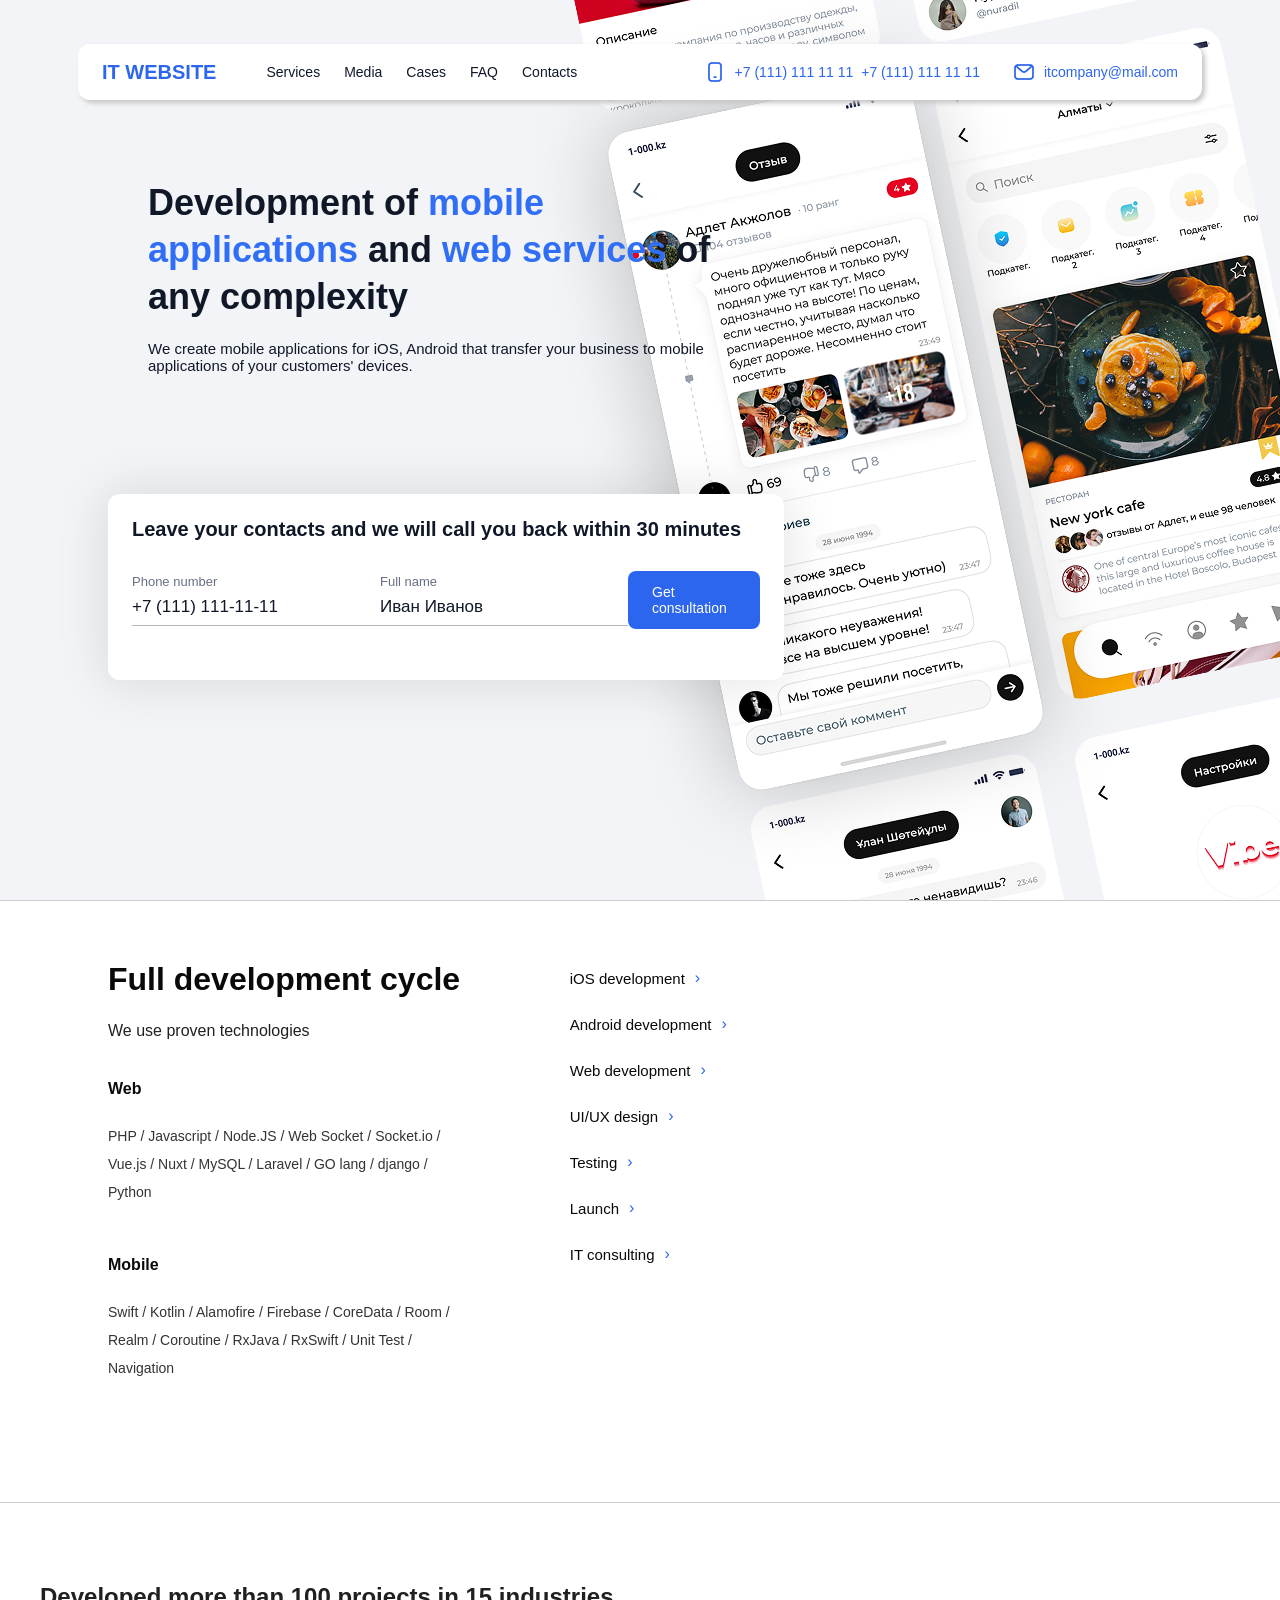
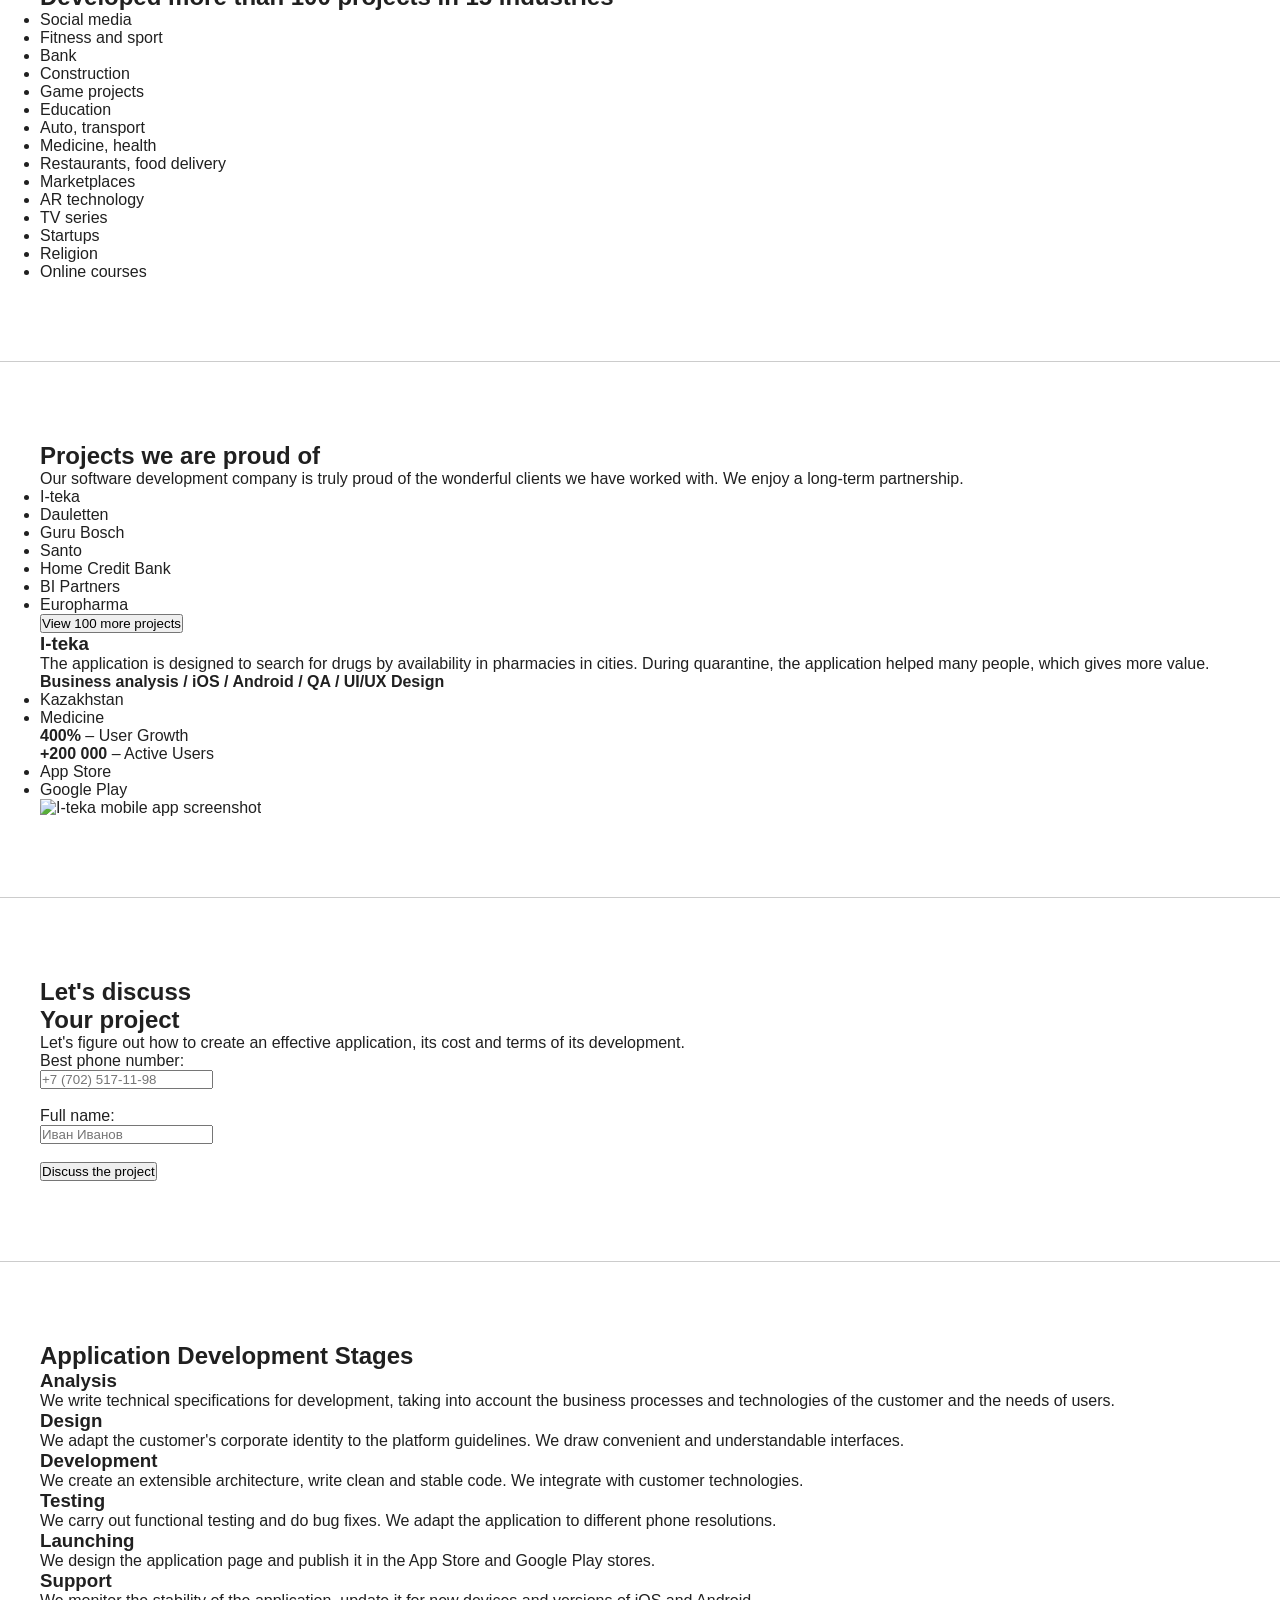
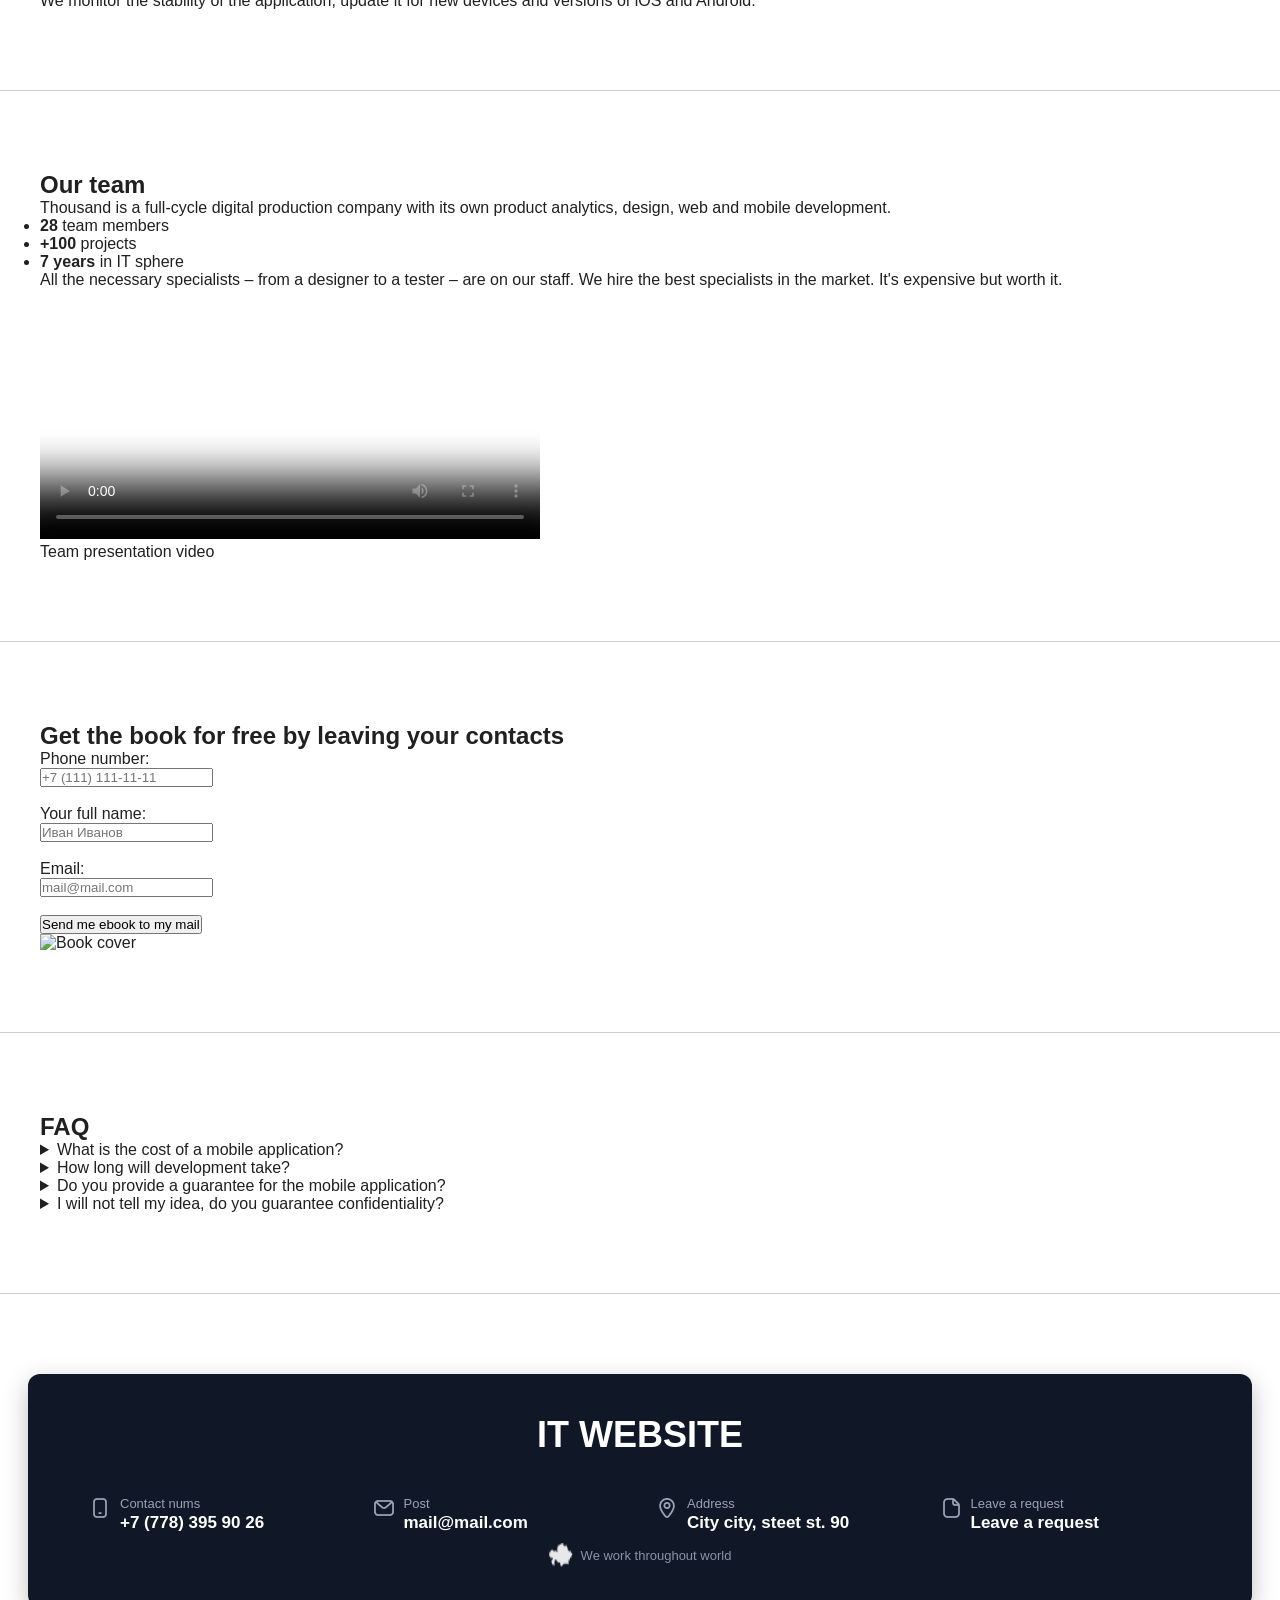
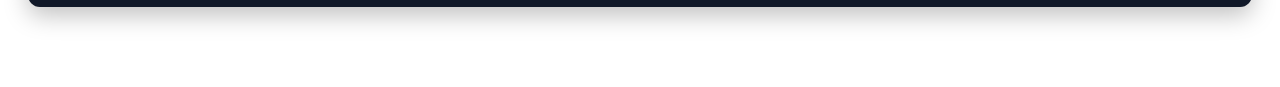
==== practice/index.html @ 917c9d38 "выполнила практику 5" ====
<!DOCTYPE html>
<html lang="ru">

<head>
    <meta charset="UTF-8">
    <meta name="viewport" content="width=device-width, initial-scale=1.0">
    <title>Практика 4</title>
    <link rel="stylesheet" href="style.css">
</head>

<body>
    <header class="site-header">
        <div class="header-card">
            <div class="header-left">
                <div class="mobile-menu_icon">
                    <img src="../src/assets/icons/burger.png" alt="menu">
                </div>

                <h1 class="logo">IT WEBSITE</h1>
                <nav class="main-nav">
                    <ul>
                        <li><a href="#">Services</a></li>
                        <li><a href="#">Media</a></li>
                        <li><a href="#">Cases</a></li>
                        <li><a href="#">FAQ</a></li>
                        <li><a href="#">Contacts</a></li>
                    </ul>
                </nav>
            </div>
            <div class="header-right">
                <div class="contact-block"> <img src="../src/assets/icons/Smartphone Color.png" alt="phone">
                    <p>+7 (111) 111 11 11</p>
                    <p>+7 (111) 111 11 11</p>
                </div>
                <div class="contact-block"> <img src="../src/assets/icons/Letter Color.png" alt="mail"> <a
                        href="mailto:itcompany@mail.com">itcompany@mail.com</a> </div>
            </div>
        </div>
    </header>
    <section class="hero">
        <div class="hero-container">
            <div class="hero-text">
                <h2> Development of <span>mobile applications</span> and <span>web services</span> of any complexity
                </h2>
                <p> We create mobile applications for iOS, Android that transfer your business to mobile applications of
                    your customers' devices. </p>
            </div>
            <div class="hero-form">
                <h3>Leave your contacts and we will call you back within 30 minutes</h3>
                <form> <label> <span>Phone number</span> <input type="tel" name="phone"
                            placeholder="+7 (111) 111-11-11"> </label> <label> <span>Full name</span> <input type="text"
                            name="fullname" placeholder="Иван Иванов"> </label> <button type="submit">Get <br>
                        consultation</button> </form>
            </div>
        </div>
    </section>
    <hr>
    <section class="development-cycle">

        <div class="dev-header">
            <h2>Full development cycle</h2>
            <p>We use proven technologies</p>
        </div>

        <div class="development-cycle-container">

            <div class="development-cycle-container">
                <div class="left-column">
                    <div class="technologies">
                        <h3>Web</h3>
                        <p>PHP / Javascript / Node.JS / Web Socket / Socket.io / Vue.js / Nuxt / MySQL / Laravel / GO
                            lang /
                            django / Python</p>
                        <h3>Mobile</h3>
                        <p>Swift / Kotlin / Alamofire / Firebase / CoreData / Room / Realm / Coroutine / RxJava /
                            RxSwift /
                            Unit Test / Navigation</p>
                    </div>
                </div>
                <div class="directions">
                    <ul>
                        <li>iOS development</li>
                        <li>Android development</li>
                        <li>Web development</li>
                        <li>UI/UX design</li>
                        <li>Testing</li>
                        <li>Launch</li>
                        <li>IT consulting</li>
                    </ul>
                </div>
            </div>
    </section>
    <hr>
    <section class="industries">
        <h2>Developed more than <b>100</b> projects in <b>15</b> industries</h2>
        <div class="industries-list">
            <ul>
                <li>Social media</li>
                <li>Fitness and sport</li>
                <li>Bank</li>
                <li>Construction</li>
                <li>Game projects</li>
                <li>Education</li>
                <li>Auto, transport</li>
                <li>Medicine, health</li>
                <li>Restaurants, food delivery</li>
                <li>Marketplaces</li>
                <li>AR technology</li>
                <li>TV series</li>
                <li>Startups</li>
                <li>Religion</li>
                <li>Online courses</li>
            </ul>
        </div>
    </section>
    <hr>
    <section class="projects">
        <h2>Projects we are proud of</h2>
        <p>Our software development company is truly proud of the wonderful clients we have worked with. We enjoy a
            long-term partnership.</p>
        <div class="projects-list">
            <ul>
                <li>I-teka</li>
                <li>Dauletten</li>
                <li>Guru Bosch</li>
                <li>Santo</li>
                <li>Home Credit Bank</li>
                <li>BI Partners</li>
                <li>Europharma</li>
            </ul> <button>View 100 more projects</button>
        </div>
        <article class="project-item">
            <h3>I-teka</h3>
            <p>The application is designed to search for drugs by availability in pharmacies in cities. During
                quarantine, the application helped many people, which gives more value.</p>
            <p><b>Business analysis / iOS / Android / QA / UI/UX Design</b></p>
            <ul>
                <li>Kazakhstan</li>
                <li>Medicine</li>
            </ul>
            <div class="project-stats">
                <p><b>400%</b> – User Growth</p>
                <p><b>+200 000</b> – Active Users</p>
            </div>
            <div class="app-links">
                <ul>
                    <li>App Store</li>
                    <li>Google Play</li>
                </ul>
            </div> <img src="images/project-iteka.jpg" alt="I-teka mobile app screenshot" width="400">
        </article>
    </section>
    <hr>
    <section class="discuss-project">
        <div class="discuss-info">
            <h2>Let's discuss<br>Your project</h2>
            <p>Let's figure out how to create an effective application, its cost and terms of its development.</p>
        </div>
        <div class="discuss-form">
            <form> <label> Best phone number:<br> <input type="tel" name="phone" placeholder="+7 (702) 517-11-98">
                </label> <br><br> <label> Full name:<br> <input type="text" name="fullname" placeholder="Иван Иванов">
                </label> <br><br> <button type="submit">Discuss the project</button> </form>
        </div>
    </section>
    <hr>
    <section class="development-stages">
        <h2>Application Development Stages</h2>
        <div class="stages-list">
            <article class="stage">
                <h3>Analysis</h3>
                <p>We write technical specifications for development, taking into account the business processes and
                    technologies of the customer and the needs of users.</p>
            </article>
            <article class="stage">
                <h3>Design</h3>
                <p>We adapt the customer's corporate identity to the platform guidelines. We draw convenient and
                    understandable interfaces.</p>
            </article>
            <article class="stage">
                <h3>Development</h3>
                <p>We create an extensible architecture, write clean and stable code. We integrate with customer
                    technologies.</p>
            </article>
            <article class="stage">
                <h3>Testing</h3>
                <p>We carry out functional testing and do bug fixes. We adapt the application to different phone
                    resolutions.</p>
            </article>
            <article class="stage">
                <h3>Launching</h3>
                <p>We design the application page and publish it in the App Store and Google Play stores.</p>
            </article>
            <article class="stage">
                <h3>Support</h3>
                <p>We monitor the stability of the application, update it for new devices and versions of iOS and
                    Android.</p>
            </article>
        </div>
    </section>
    <hr>
    <section class="team">
        <div class="team-info">
            <h2>Our team</h2>
            <p>Thousand is a full-cycle digital production company with its own product analytics, design, web and
                mobile development.</p>
            <ul class="team-stats">
                <li> <strong>28</strong> <span>team members</span> </li>
                <li> <strong>+100</strong> <span>projects</span> </li>
                <li> <strong>7 years</strong> <span>in IT sphere</span> </li>
            </ul>
            <p>All the necessary specialists – from a designer to a tester – are on our staff. We hire the best
                specialists in the market. It's expensive but worth it.</p>
        </div>
        <div class="team-media">
            <figure> <video controls poster="images/team-poster.jpg" width="500">
                    <source src="videos/team-presentation.mp4" type="video/mp4"> Your browser does not support the video
                    tag.
                </video>
                <figcaption>Team presentation video</figcaption>
            </figure>
        </div>
    </section>
    <hr>
    <section class="get-book">
        <h2>Get the book for free by leaving your contacts</h2>
        <div class="book-content">
            <div class="book-form">
                <form> <label> Phone number:<br> <input type="tel" name="phone" placeholder="+7 (111) 111-11-11">
                    </label> <br><br> <label> Your full name:<br> <input type="text" name="fullname"
                            placeholder="Иван Иванов"> </label> <br><br> <label> Email:<br> <input type="email"
                            name="email" placeholder="mail@mail.com"> </label> <br><br> <button type="submit">Send me
                        ebook to my mail</button> </form>
            </div>
            <div class="book-image"> <img src="images/book.jpg" alt="Book cover" width="250"> </div>
        </div>
    </section>
    <hr>
    <section class="faq">
        <h2>FAQ</h2>
        <div class="faq-content">
            <details>
                <summary>What is the cost of a mobile application?</summary>
                <p>-</p>
            </details>
            <details>
                <summary>How long will development take?</summary>
                <p>Development terms directly depend on the requirements for the mobile application, the characteristics
                    of the company, as well as the wishes of the customer. Average development time from start to
                    finished application:<br> Medium projects – up to <b>3 months</b>.<br> Large projects – about <b>4–6
                        months</b>.<br> To get a more accurate estimate, it is necessary to define the main task, logic,
                    and functionality. </p>
            </details>
            <details>
                <summary>Do you provide a guarantee for the mobile application?</summary>
                <p>-</p>
            </details>
            <details>
                <summary>I will not tell my idea, do you guarantee confidentiality?</summary>
                <p>-</p>
            </details>
        </div>
    </section>
    <hr>
    <footer class="site-footer">
        <div class="footer-card">
            <h2>IT WEBSITE</h2>
            <div class="footer-row">
                <div class="footer-col"> <img src="../src/assets/icons/smartphone.png" alt="phone">
                    <div class="footer-text-block">
                        <p class="footer-label">Contact nums</p>
                        <p class="footer-text">+7 (778) 395 90 26</p>
                    </div>
                </div>
                <div class="footer-col"> <img src="../src/assets/icons/letter.png" alt="mail">
                    <div class="footer-text-block">
                        <p class="footer-label">Post</p>
                        <p class="footer-text">mail@mail.com</p>
                    </div>
                </div>
                <div class="footer-col"> <img src="../src/assets/icons/geo.png" alt="address">
                    <div class="footer-text-block">
                        <p class="footer-label">Address</p>
                        <p class="footer-text">City city, steet st. 90</p>
                    </div>
                </div>
                <div class="footer-col"> <img src="../src/assets/icons/doc.png" alt="request">
                    <div class="footer-text-block">
                        <p class="footer-label">Leave a request</p>
                        <p class="footer-text">Leave a request</p>
                    </div>
                </div>
            </div>
            <div class="footer-bottom"> <img src="../src/assets/icons/cloud.png" alt="cloud">
                <p>We work throughout world</p>
            </div>
        </div>
    </footer>
</body>

</html>
---- practice/style.css ----
* {
  margin: 0;
  padding: 0;
  box-sizing: border-box;
}

body {
  font-family: 'Inter', Arial, sans-serif;
  color: #202020;
  display: flex;
  flex-direction: column;
  min-height: 100vh;
  background-color: #fff;
  font-weight: 400;
}

/* ШАПКА */
.mobile-menu_icon {
  display: none;
  cursor: pointer;
}

.mobile-menu_icon img {
  width: 24px;
  height: 24px;
}

.site-header {
  background-color: transparent;
  display: flex;
  justify-content: center;
  padding: 20px 0;
  position: fixed;
  top: 24px;
  left: 0;
  right: 0;
  z-index: 1000;
}

.header-card {
  display: flex;
  padding: 16px 24px;
  height: 56px;
  width: 1124px;
  max-width: 90%;
  border-radius: 12px;
  background-color: #FFFFFF;
  box-shadow: 3px 3px 5px rgb(199, 197, 197);
  align-items: center;
  justify-content: space-between;
  font-weight: 500;
}

.logo {
  color: #2D66EE;
  font-size: 20px;
  font-weight: 700;
}

/* левая часть: логотип + меню */
.header-left {
  display: flex;
  align-items: center;
  gap: 50px;
}

/* навигация */
.main-nav ul {
  list-style: none;
  display: flex;
  gap: 24px;
  margin: 0;
  padding: 0;
}

.main-nav li {
  font-size: 14px;
  color: #101828;
  cursor: pointer;
  transition: color 0.2s ease;
}

.main-nav li:hover {
  color: #2D66EE;
}

.main-nav a {
  text-decoration: none;
  color: #101828;
  font-size: 14px;
  font-weight: 500;
  transition: color 0.2s ease;
}

.main-nav a:hover {
  color: #2D66EE;
}

/* правая часть: телефоны и почта */
.header-right {
  display: flex;
  gap: 32px;
  align-items: center;
}

.contact-block {
  display: flex;
  gap: 8px;
  align-items: center;
}

.contact-block img {
  width: 24px;
  height: 24px;
}

.contact-block p,
.contact-block a {
  font-size: 14px;
  color: #2D66EE;
  font-weight: 500;
  text-decoration: none;
  margin: 0;
}

.contact-block a:hover {
  text-decoration: underline;
}

/* ПЕРВЫЙ ЭКРАН (HERO SECTION) */
.hero {
  height: 900px;
  color: #101828;
  background-color: #F2F4F7;
  background-image: url('../src/assets/img/hero-bg.png');
  background-size: 60% auto;
  background-repeat: no-repeat;
  background-position: right center;
  position: relative;
  overflow: visible;
  padding-top: 80px;
}

@media (max-width: 1440px) {
  .hero {
    background-size: auto auto;
  }
}

/* текстовый блок */
.hero-text {
  position: absolute;
  top: 180px;
  margin-left: 108px;
  width: 600px;
}

.hero-text h2 {
  font-size: 36px;
  font-weight: 700;
  line-height: 1.3;
  margin-bottom: 20px;
}

.hero-text span {
  color: #306FF5;
}

.hero-text p {
  font-size: 15px;
  font-weight: 500;
  color: #101828;
}

/* форма консультации */
.hero-form {
  width: 676px;
  height: 186px;
  position: absolute;
  top: 494px;
  left: 108px;
  border-radius: 12px;
  background-color: #FFFFFF;
  padding: 24px;
  box-shadow: 0 0 50px 5px rgba(0, 0, 0, 0.1);
}

.hero-form h3 {
  font-size: 20px;
  margin-top: 0;
  font-weight: 700;
  color: #101828;
  margin-bottom: 30px;
}

/* форма и её элементы */
.hero-form form {
  display: flex;
  align-items: center;
  justify-content: space-between;
}

.hero-form label {
  display: flex;
  flex-direction: column;
  font-size: 13px;
  font-weight: 500;
  color: #667085;
  flex: 1;
}

.hero-form input {
  border: none;
  border-bottom: 1px solid rgb(183, 182, 182);
  padding: 8px 0;
  font-size: 17px;
  font-weight: 400;
  outline: none;
}

.hero-form input::placeholder {
  color: #101828;
}

.hero-form button {
  width: 132px;
  height: 58px;
  border-radius: 8px;
  border: none;
  background-color: #2D66EE;
  color: #FFFFFF;
  font-size: 14px;
  font-weight: 500;
  text-align: left;
  padding-left: 24px;
  cursor: pointer;
  flex-shrink: 0;
  transition: background-color 0.2s;
}

.hero-form button:hover {
  background-color: #1f4fb5;
}

.dev-header {
  max-width: 1124px;
  margin: 0 auto;
  margin-bottom: 40px;
  padding: 0;
}

.dev-header p {
  margin-bottom: 0;
}

/* ВТОРОЙ ЭКРАН */
.development-cycle {
  background-color: #fff;
  padding: 60px 108px 120px 108px;
  max-width: 100%;
  margin: 0;
}

.development-cycle-container {
  max-width: 1124px;
  margin: 0 auto;
  display: grid;
  grid-template-columns: 2fr 1fr;
  gap: 100px;
  align-items: flex-start;
}

/* Левая колонка */
.left-column {
  display: flex;
  flex-direction: column;
}

.development-cycle h2 {
  font-size: 32px;
  font-weight: 700;
  color: #0a0a0a;
  margin-bottom: 24px;
}

.development-cycle>p {
  font-size: 15px;
  color: #0a0a0a;
  margin-bottom: 60px;
  font-weight: 400;
}

/* Технологии */
.technologies {
  margin-bottom: 0;
}

.technologies h3 {
  font-size: 16px;
  font-weight: 700;
  margin-bottom: 24px;
  color: #0a0a0a;
  margin-top: 50px;
}

.technologies h3:first-child {
  margin-top: 0;
}

.technologies p {
  font-size: 14px;
  color: #333;
  line-height: 2;
  margin-top: 10px;
  margin-bottom: 0;
}


/* Правая колонка - направления */
.directions {
  margin-left: 0;
  padding-top: 0;
  margin-top: -111px;
}

.directions ul {
  list-style: none;
  padding: 0;
  display: flex;
  flex-direction: column;
  gap: 28px;
}

.directions li {
  font-size: 15px;
  color: #0a0a0a;
  font-weight: 500;
  position: relative;
  display: flex;
  align-items: center;
  gap: 6px;
  cursor: pointer;
  transition: all 0.2s ease;
  width: fit-content;
}

/* Синие стрелочки */
.directions li::after {
  content: "›";
  color: #2D66EE;
  font-size: 16px;
  margin-left: 4px;
  transition: color 0.2s ease;
}

/* Hover эффект */
.directions li:hover {
  font-weight: 700;
  border-bottom: 2px solid #2D66EE;
  padding-bottom: 2px;
}

.directions li:hover::after {
  color: #2D66EE;
}

/* ПОДВАЛ */
.site-footer {
  background-color: #fff;
  display: flex;
  justify-content: center;
  align-items: center;
  padding: 80px 0;
}

/* карточка подвала */
.footer-card {
  background-color: #101828;
  border-radius: 12px;
  padding: 40px 60px;
  box-shadow: 0 8px 24px rgba(0, 0, 0, 0.25);
  width: 100%;
  max-width: 1224px;
  color: white;
}

/* заголовок */
.footer-card h2 {
  text-align: center;
  font-size: 36px;
  font-weight: 700;
  margin-top: 0;
  margin-bottom: 40px;
}

/* блок с 4 колонками */
.footer-row {
  display: flex;
  justify-content: space-around;
  align-items: flex-start;
  flex-wrap: wrap;
  gap: 30px;
  margin: 10px 0 10px 0;
}

/* каждая колонка */
.footer-col {
  display: flex;
  align-items: flex-start;
  gap: 8px;
  flex: 1;
  min-width: 220px;
}

.footer-col img {
  width: auto;
  height: auto;
}

/* текстовые блоки */
.footer-text-block {
  display: flex;
  flex-direction: column;
  align-items: flex-start;
}

.footer-label {
  font-size: 13px;
  color: #98A2B3;
  margin-bottom: 2px;
  font-weight: 500;
}

.footer-text {
  font-size: 17px;
  font-weight: 600;
  color: #FFFFFF;
  margin-top: 0;
}

/* нижняя строка */
.footer-bottom {
  display: flex;
  justify-content: center;
  align-items: center;
  gap: 8px;
  font-size: 13px;
  color: #98A2B3;
  opacity: 0.9;
  font-weight: 400;
}

.footer-bottom img {
  width: 24px;
  height: 24px;
}

section {
  padding: 80px 40px;
}

hr {
  border: none;
  border-top: 1px solid #ccc;
}

/* ========================================
   АДАПТИВ ДЛЯ 768px
   ======================================== */
@media (max-width: 768px) {
  .site-header {
    top: 12px;
  }

  .header-card {
    padding: 12px 20px;
    height: auto;
    max-width: 95%;
    justify-content: space-between;
  }

  .mobile-menu_icon {
    display: block;
  }

  .mobile-menu_icon img {
    width: 24px;
    height: 24px;
  }

  .header-left {
    gap: 12px;
    flex: none;
    display: contents;
    align-items: center;
  }

  .main-nav {
    display: none;
  }

  .logo {
    position: static;
    left: auto;
    transform: none;
    font-size: 18px;
    margin: 0 auto;
  }

  .header-right {
    gap: 0;
    flex: none;
  }

  .header-right .contact-block:first-child {
    display: none;
  }

  .contact-block {
    margin-right: 0;
  }

  .contact-block a {
    font-size: 12px;
  }

  .contact-block p {
    display: none;
  }

  /* Hero section для 768px */
  .hero {
    height: auto;
    min-height: 600px;
    background-size: 50% auto;
    background-position: right 50px;
    padding: 120px 20px 40px;
  }

  .hero-container {
    max-width: 700px;
    margin: 0 auto;
    position: relative;
  }

  .hero-text {
    position: static;
    margin: 0;
    width: 100%;
    max-width: 350px;
    text-align: left;
    z-index: 2;
  }

  .hero-text h2 {
    font-size: 24px;
  }

  .hero-text p {
    font-size: 14px;
  }

  .hero-form {
    position: static;
    width: 100%;
    max-width: 700px;
    height: auto;
    margin: 190px auto 0;
  }

  .hero-form h3 {
    font-size: 18px;
  }

  .hero-form form {
    flex-wrap: wrap;
    gap: 20px;
  }

  .hero-form label {
    flex: 1 1 45%;
    min-width: 200px;
  }

  .hero-form button {
    width: 100%;
    text-align: center;
    padding: 16px;
  }

  /* Development cycle для 768px */
  .development-cycle {
    padding: 60px 20px;
  }

  .development-cycle h2 {
    font-size: 26px;
  }

  .development-cycle > p {
    font-size: 14px;
    margin-bottom: 40px;
  }

  .technologies h3 {
    font-size: 15px;
    margin-top: 24px;
  }

  .technologies p {
    font-size: 13px;
    line-height: 1.6;
  }

  .directions li {
    font-size: 14px;
  }

  .directions ul {
    gap: 18px;
  }

  .development-cycle-container {
    grid-template-columns: 1fr 1fr;
    gap: 30px;
  }

  /* Footer для 768px */
  .footer-card {
    padding: 30px 20px;
  }

  .footer-card h2 {
    font-size: 28px;
  }

  .footer-row {
    flex-direction: row;
    flex-wrap: wrap;
    gap: 15px;
  }

  .footer-col {
    min-width: calc(50% - 10px);
    flex-direction: row;
    align-items: center;
  }

  .footer-col img {
    width: 20px;
    height: 20px;
  }

  .footer-label {
    font-size: 11px;
  }

  .footer-text {
    font-size: 14px;
  }
}

/* ========================================
   АДАПТИВ ДЛЯ 425px
   ======================================== */
@media (max-width: 425px) {
  .site-header {
    top: 8px;
  }

  .header-card {
    padding: 12px 16px;
    max-width: 95%;
    display: flex;
    justify-content: space-between;
    align-items: center;
  }

  .header-left {
    gap: 12px;
    flex: none;
  }

  .logo {
    font-size: 16px;
    position: static;
    transform: none;
    margin: 0 auto;
  }

  /* Hero section для 425px */
  .hero {
    min-height: auto;
    height: auto;
    background-image: url('../src/assets/img/hero-bg.png');
    background-size: 100%;
    background-position: center 320px;
    padding: 80px 16px 40px;
    display: flex;
    flex-direction: column;
  }

  .hero-container {
    display: flex;
    flex-direction: column;
    max-width: 100%;
  }

  .hero-text {
    width: 100%;
    text-align: left;
    order: 1;
    margin-bottom: 30px;
    position: static;
    margin-left: 0;
    max-width: 100%;
  }

  .hero-text h2 {
    font-size: 22px;
    margin-bottom: 16px;
  }

  .hero-text p {
    font-size: 14px;
  }

  .hero-container::after {
    content: '';
    order: 2;
    width: 100%;
    height: 220px;
    background-image: url('../src/assets/img/hero-bg.png');
    background-size: contain;
    background-repeat: no-repeat;
    background-position: center;
    margin-bottom: 20px;
  }

  .hero-form {
    position: static;
    width: 100%;
    height: auto;
    margin: 0;
    order: 3;
    padding: 20px;
    top: auto;
    left: auto;
  }

  .hero-form h3 {
    font-size: 16px;
    margin-bottom: 20px;
  }

  .hero-form form {
    flex-direction: column;
    gap: 16px;
  }

  .hero-form label {
    width: 100%;
    min-width: 100%;
  }

  .hero-form button {
    width: 100%;
    height: 48px;
  }

  /* Development cycle для 425px */
  .development-cycle {
    padding: 40px 16px;
  }

  .development-cycle h2 {
    font-size: 24px;
  }

  .development-cycle-container {
    gap: 30px;
  }

  .technologies h3 {
    font-size: 15px;
    margin-top: 24px;
  }

  .technologies p {
    font-size: 13px;
  }

  .directions ul {
    gap: 16px;
  }

  .directions li {
    font-size: 14px;
  }

  /* Footer для 425px */
  .footer-card {
    padding: 24px 16px;
  }

  .footer-card h2 {
    font-size: 22px;
    margin-bottom: 30px;
  }

  .footer-label {
    font-size: 12px;
  }

  .footer-text {
    font-size: 15px;
  }

  section {
    padding: 40px 16px;
  }

  .footer-row {
    flex-direction: row;
    flex-wrap: wrap;
    gap: 12px;
  }

  .footer-col {
    min-width: 100%;
    flex-direction: row;
    align-items: center;
  }
}
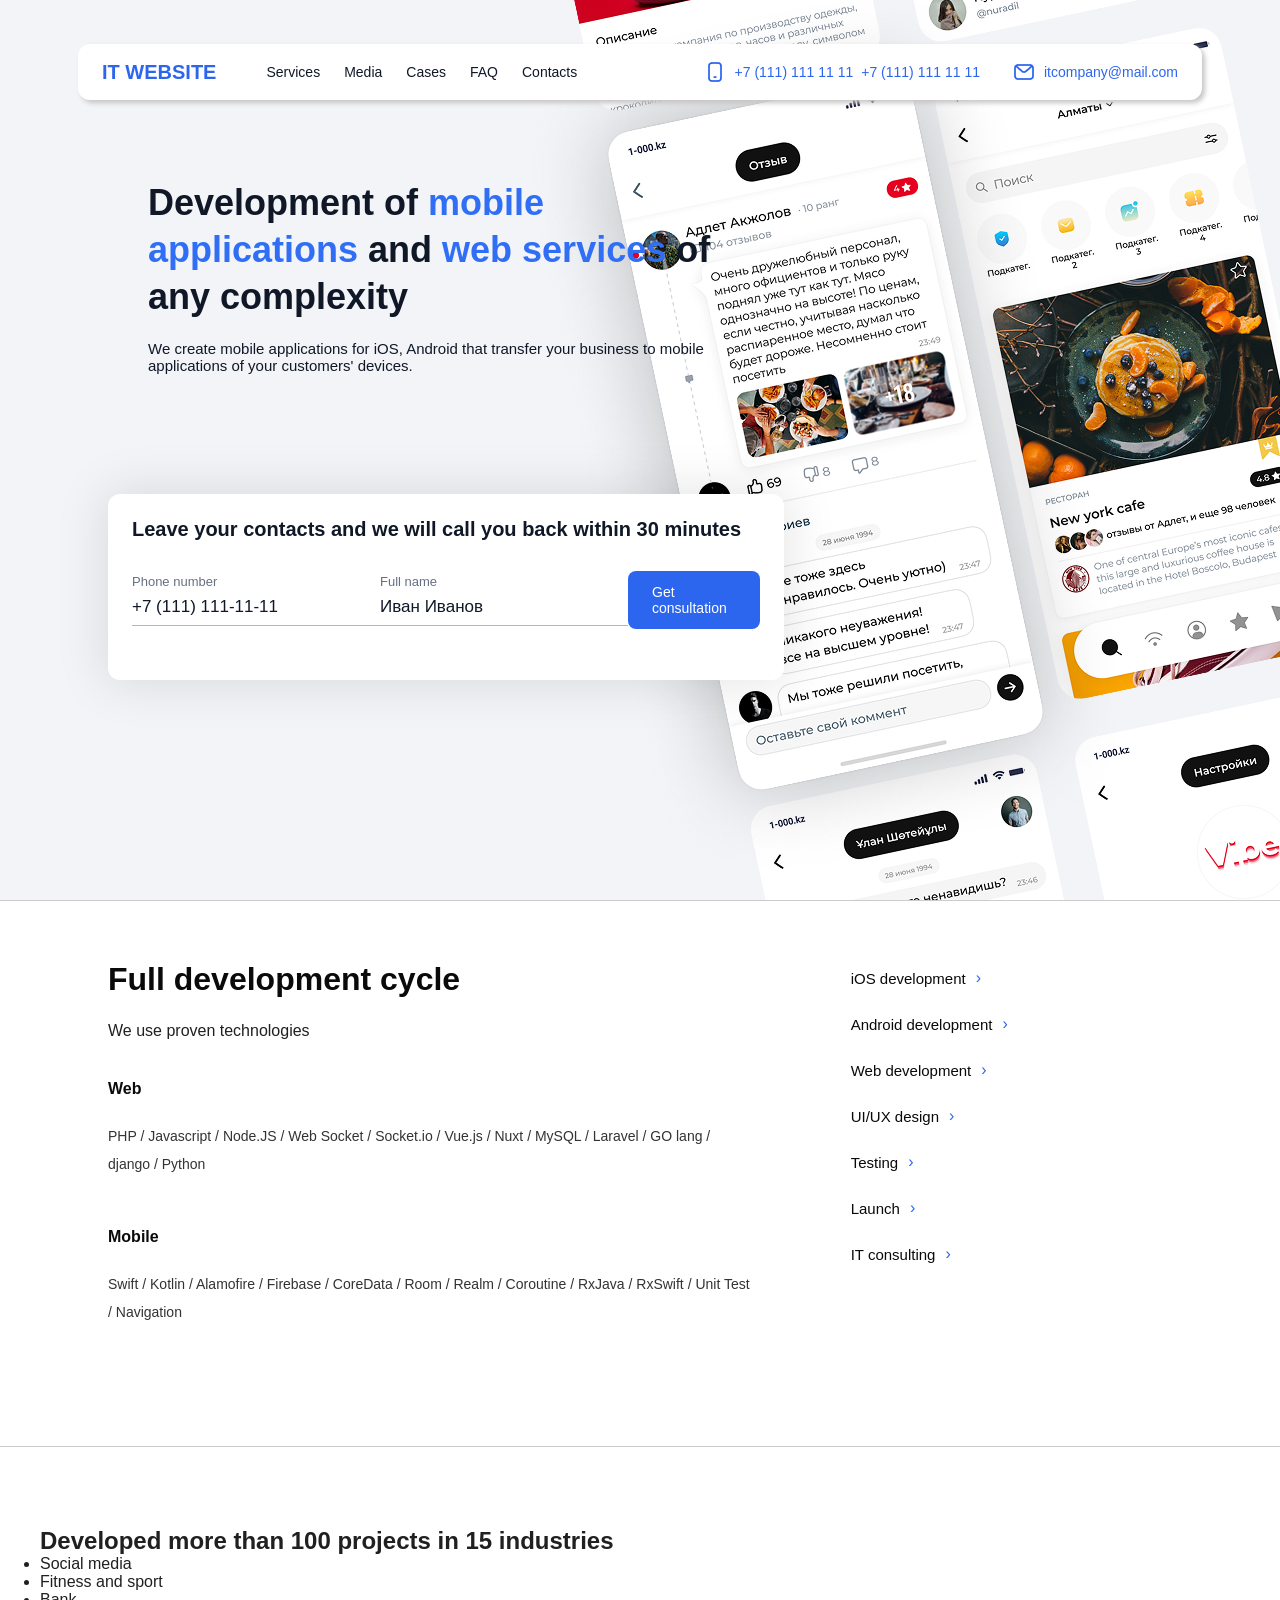
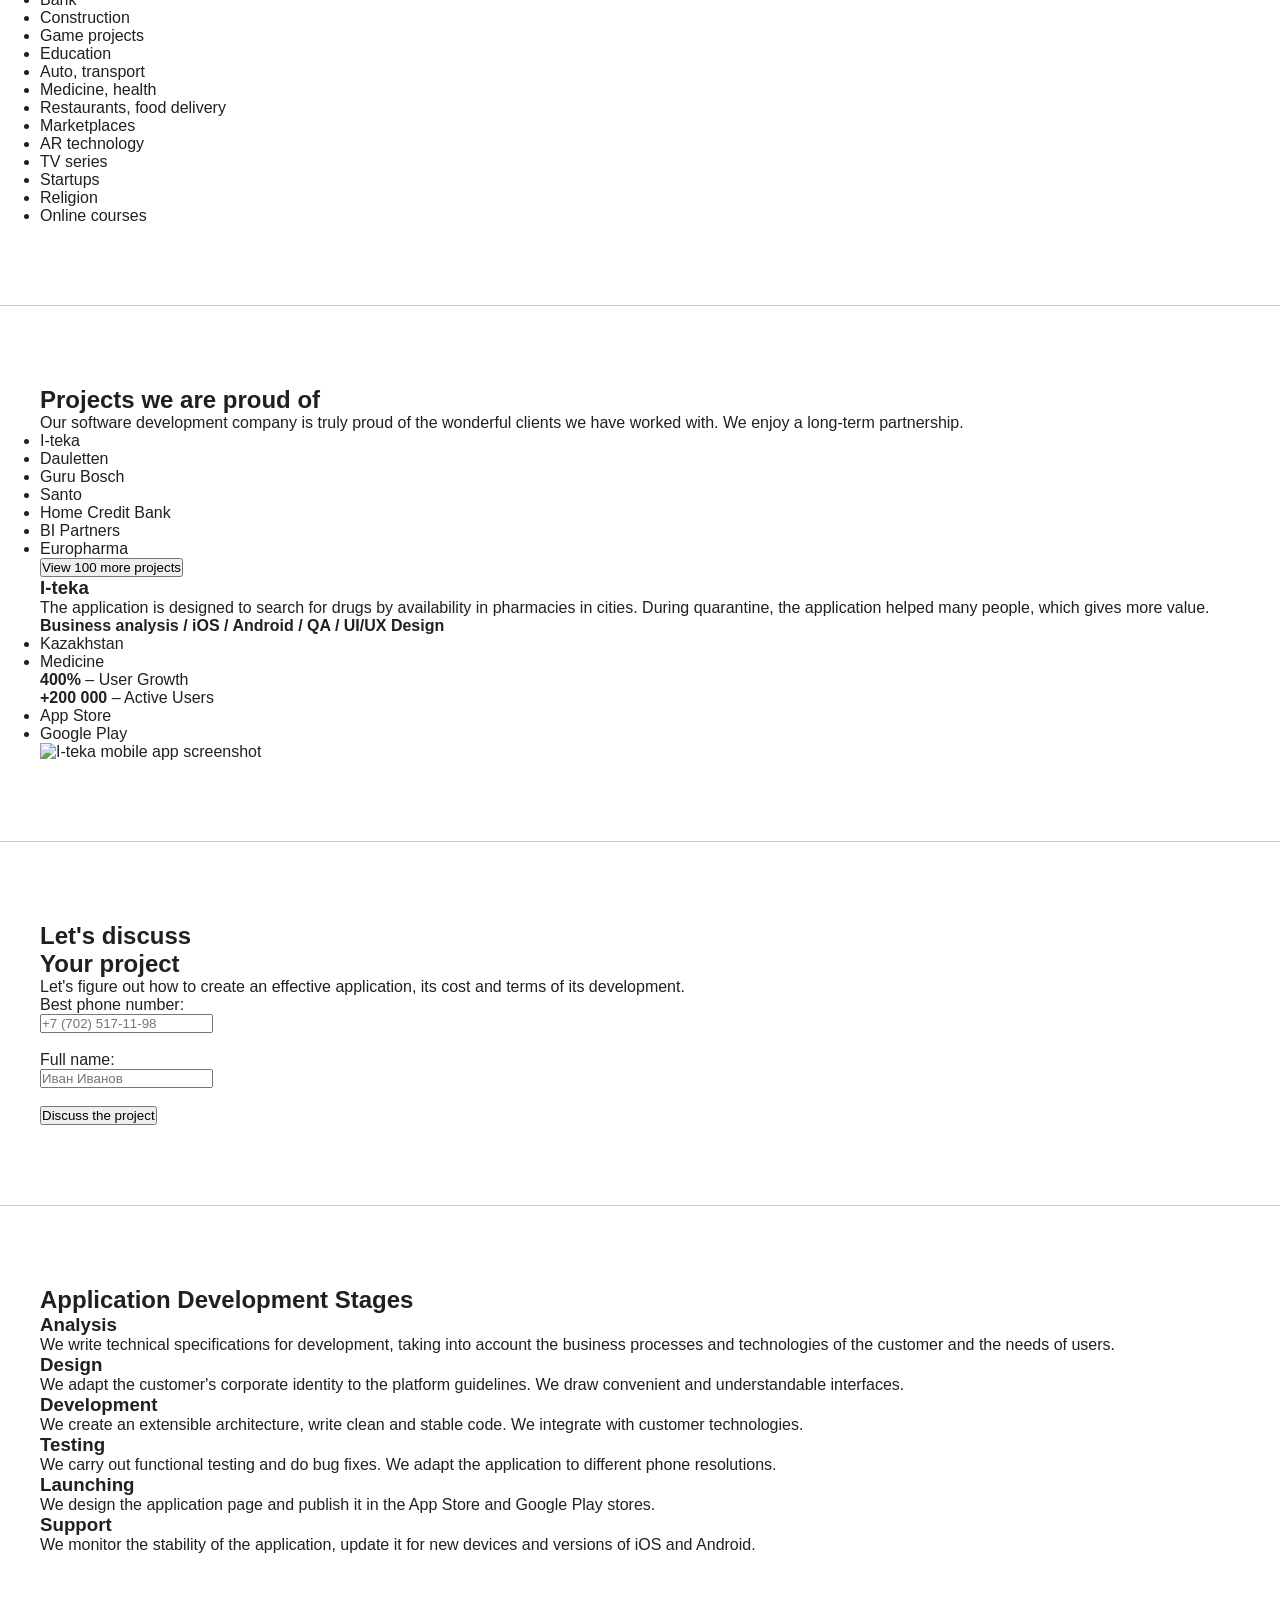
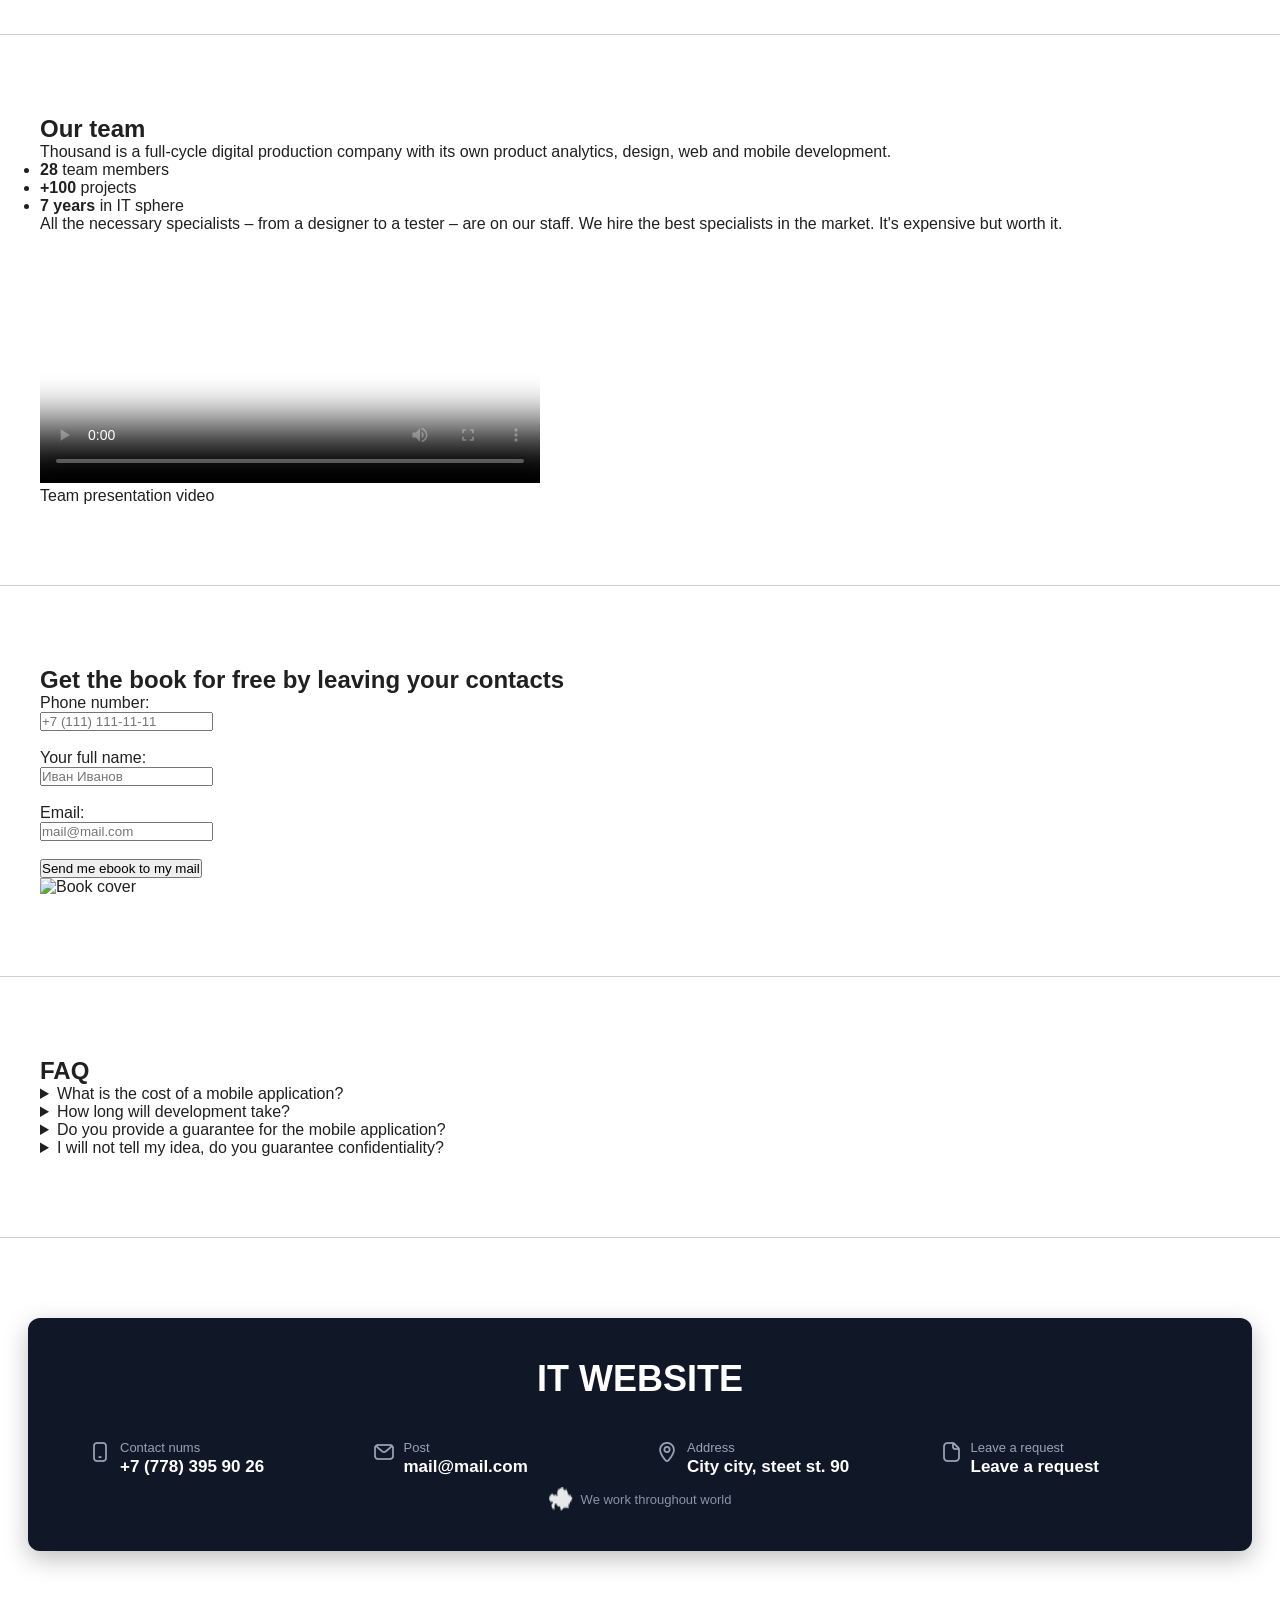
==== commit 720e9fc3: "выполнила практику 5" ====
--- a/practice/index.html
+++ b/practice/index.html
@@ -4,7 +4,7 @@
 <head>
     <meta charset="UTF-8">
     <meta name="viewport" content="width=device-width, initial-scale=1.0">
-    <title>Практика 4</title>
+    <title>Практика</title>
     <link rel="stylesheet" href="style.css">
 </head>
 
@@ -28,69 +28,87 @@
                 </nav>
             </div>
             <div class="header-right">
-                <div class="contact-block"> <img src="../src/assets/icons/Smartphone Color.png" alt="phone">
+                <div class="contact-block">
+                    <img src="../src/assets/icons/Smartphone Color.png" alt="phone">
                     <p>+7 (111) 111 11 11</p>
                     <p>+7 (111) 111 11 11</p>
                 </div>
-                <div class="contact-block"> <img src="../src/assets/icons/Letter Color.png" alt="mail"> <a
-                        href="mailto:itcompany@mail.com">itcompany@mail.com</a> </div>
+                <div class="contact-block">
+                    <img src="../src/assets/icons/Letter Color.png" alt="mail">
+                    <a href="mailto:itcompany@mail.com">itcompany@mail.com</a>
+                </div>
             </div>
         </div>
     </header>
+
     <section class="hero">
         <div class="hero-container">
             <div class="hero-text">
-                <h2> Development of <span>mobile applications</span> and <span>web services</span> of any complexity
+                <h2>
+                    Development of <span>mobile applications</span> and
+                    <span>web services</span> of any complexity
                 </h2>
-                <p> We create mobile applications for iOS, Android that transfer your business to mobile applications of
-                    your customers' devices. </p>
+                <p>
+                    We create mobile applications for iOS, Android that transfer your business to mobile
+                    applications of your customers' devices.
+                </p>
             </div>
             <div class="hero-form">
                 <h3>Leave your contacts and we will call you back within 30 minutes</h3>
-                <form> <label> <span>Phone number</span> <input type="tel" name="phone"
-                            placeholder="+7 (111) 111-11-11"> </label> <label> <span>Full name</span> <input type="text"
-                            name="fullname" placeholder="Иван Иванов"> </label> <button type="submit">Get <br>
-                        consultation</button> </form>
-            </div>
-        </div>
-    </section>
-    <hr>
+                <form>
+                    <label>
+                        <span>Phone number</span>
+                        <input type="tel" name="phone" placeholder="+7 (111) 111-11-11">
+                    </label>
+                    <label>
+                        <span>Full name</span>
+                        <input type="text" name="fullname" placeholder="Иван Иванов">
+                    </label>
+                    <button type="submit">Get <br> consultation</button>
+                </form>
+            </div>
+        </div>
+    </section>
+
+    <hr>
+
     <section class="development-cycle">
-
         <div class="dev-header">
             <h2>Full development cycle</h2>
             <p>We use proven technologies</p>
         </div>
 
         <div class="development-cycle-container">
-
-            <div class="development-cycle-container">
-                <div class="left-column">
-                    <div class="technologies">
-                        <h3>Web</h3>
-                        <p>PHP / Javascript / Node.JS / Web Socket / Socket.io / Vue.js / Nuxt / MySQL / Laravel / GO
-                            lang /
-                            django / Python</p>
-                        <h3>Mobile</h3>
-                        <p>Swift / Kotlin / Alamofire / Firebase / CoreData / Room / Realm / Coroutine / RxJava /
-                            RxSwift /
-                            Unit Test / Navigation</p>
-                    </div>
-                </div>
-                <div class="directions">
-                    <ul>
-                        <li>iOS development</li>
-                        <li>Android development</li>
-                        <li>Web development</li>
-                        <li>UI/UX design</li>
-                        <li>Testing</li>
-                        <li>Launch</li>
-                        <li>IT consulting</li>
-                    </ul>
-                </div>
-            </div>
-    </section>
-    <hr>
+            <div class="left-column">
+                <div class="technologies">
+                    <h3>Web</h3>
+                    <p>
+                        PHP / Javascript / Node.JS / Web Socket / Socket.io / Vue.js / Nuxt / MySQL /
+                        Laravel / GO lang / django / Python
+                    </p>
+                    <h3>Mobile</h3>
+                    <p>
+                        Swift / Kotlin / Alamofire / Firebase / CoreData / Room / Realm / Coroutine /
+                        RxJava / RxSwift / Unit Test / Navigation
+                    </p>
+                </div>
+            </div>
+            <div class="directions">
+                <ul>
+                    <li>iOS development</li>
+                    <li>Android development</li>
+                    <li>Web development</li>
+                    <li>UI/UX design</li>
+                    <li>Testing</li>
+                    <li>Launch</li>
+                    <li>IT consulting</li>
+                </ul>
+            </div>
+        </div>
+    </section>
+
+    <hr>
+
     <section class="industries">
         <h2>Developed more than <b>100</b> projects in <b>15</b> industries</h2>
         <div class="industries-list">
@@ -113,11 +131,15 @@
             </ul>
         </div>
     </section>
-    <hr>
+
+    <hr>
+
     <section class="projects">
         <h2>Projects we are proud of</h2>
-        <p>Our software development company is truly proud of the wonderful clients we have worked with. We enjoy a
-            long-term partnership.</p>
+        <p>
+            Our software development company is truly proud of the wonderful clients we have worked with.
+            We enjoy a long-term partnership.
+        </p>
         <div class="projects-list">
             <ul>
                 <li>I-teka</li>
@@ -127,12 +149,15 @@
                 <li>Home Credit Bank</li>
                 <li>BI Partners</li>
                 <li>Europharma</li>
-            </ul> <button>View 100 more projects</button>
+            </ul>
+            <button>View 100 more projects</button>
         </div>
         <article class="project-item">
             <h3>I-teka</h3>
-            <p>The application is designed to search for drugs by availability in pharmacies in cities. During
-                quarantine, the application helped many people, which gives more value.</p>
+            <p>
+                The application is designed to search for drugs by availability in pharmacies in cities.
+                During quarantine, the application helped many people, which gives more value.
+            </p>
             <p><b>Business analysis / iOS / Android / QA / UI/UX Design</b></p>
             <ul>
                 <li>Kazakhstan</li>
@@ -147,94 +172,147 @@
                     <li>App Store</li>
                     <li>Google Play</li>
                 </ul>
-            </div> <img src="images/project-iteka.jpg" alt="I-teka mobile app screenshot" width="400">
+            </div>
+            <img src="images/project-iteka.jpg" alt="I-teka mobile app screenshot" width="400">
         </article>
     </section>
-    <hr>
+
+    <hr>
+
     <section class="discuss-project">
         <div class="discuss-info">
             <h2>Let's discuss<br>Your project</h2>
             <p>Let's figure out how to create an effective application, its cost and terms of its development.</p>
         </div>
         <div class="discuss-form">
-            <form> <label> Best phone number:<br> <input type="tel" name="phone" placeholder="+7 (702) 517-11-98">
-                </label> <br><br> <label> Full name:<br> <input type="text" name="fullname" placeholder="Иван Иванов">
-                </label> <br><br> <button type="submit">Discuss the project</button> </form>
-        </div>
-    </section>
-    <hr>
+            <form>
+                <label>
+                    Best phone number:<br>
+                    <input type="tel" name="phone" placeholder="+7 (702) 517-11-98">
+                </label>
+                <br><br>
+                <label>
+                    Full name:<br>
+                    <input type="text" name="fullname" placeholder="Иван Иванов">
+                </label>
+                <br><br>
+                <button type="submit">Discuss the project</button>
+            </form>
+        </div>
+    </section>
+
+    <hr>
+
     <section class="development-stages">
         <h2>Application Development Stages</h2>
         <div class="stages-list">
             <article class="stage">
                 <h3>Analysis</h3>
-                <p>We write technical specifications for development, taking into account the business processes and
-                    technologies of the customer and the needs of users.</p>
+                <p>
+                    We write technical specifications for development, taking into account the business
+                    processes and technologies of the customer and the needs of users.
+                </p>
             </article>
             <article class="stage">
                 <h3>Design</h3>
-                <p>We adapt the customer's corporate identity to the platform guidelines. We draw convenient and
-                    understandable interfaces.</p>
+                <p>
+                    We adapt the customer's corporate identity to the platform guidelines.
+                    We draw convenient and understandable interfaces.
+                </p>
             </article>
             <article class="stage">
                 <h3>Development</h3>
-                <p>We create an extensible architecture, write clean and stable code. We integrate with customer
-                    technologies.</p>
+                <p>
+                    We create an extensible architecture, write clean and stable code.
+                    We integrate with customer technologies.
+                </p>
             </article>
             <article class="stage">
                 <h3>Testing</h3>
-                <p>We carry out functional testing and do bug fixes. We adapt the application to different phone
-                    resolutions.</p>
+                <p>
+                    We carry out functional testing and do bug fixes.
+                    We adapt the application to different phone resolutions.
+                </p>
             </article>
             <article class="stage">
                 <h3>Launching</h3>
-                <p>We design the application page and publish it in the App Store and Google Play stores.</p>
+                <p>
+                    We design the application page and publish it in the App Store and Google Play stores.
+                </p>
             </article>
             <article class="stage">
                 <h3>Support</h3>
-                <p>We monitor the stability of the application, update it for new devices and versions of iOS and
-                    Android.</p>
-            </article>
-        </div>
-    </section>
-    <hr>
+                <p>
+                    We monitor the stability of the application, update it for new devices
+                    and versions of iOS and Android.
+                </p>
+            </article>
+        </div>
+    </section>
+
+    <hr>
+
     <section class="team">
         <div class="team-info">
             <h2>Our team</h2>
-            <p>Thousand is a full-cycle digital production company with its own product analytics, design, web and
-                mobile development.</p>
+            <p>
+                Thousand is a full-cycle digital production company with its own product analytics,
+                design, web and mobile development.
+            </p>
             <ul class="team-stats">
-                <li> <strong>28</strong> <span>team members</span> </li>
-                <li> <strong>+100</strong> <span>projects</span> </li>
-                <li> <strong>7 years</strong> <span>in IT sphere</span> </li>
+                <li><strong>28</strong> <span>team members</span></li>
+                <li><strong>+100</strong> <span>projects</span></li>
+                <li><strong>7 years</strong> <span>in IT sphere</span></li>
             </ul>
-            <p>All the necessary specialists – from a designer to a tester – are on our staff. We hire the best
-                specialists in the market. It's expensive but worth it.</p>
+            <p>
+                All the necessary specialists – from a designer to a tester – are on our staff.
+                We hire the best specialists in the market. It's expensive but worth it.
+            </p>
         </div>
         <div class="team-media">
-            <figure> <video controls poster="images/team-poster.jpg" width="500">
-                    <source src="videos/team-presentation.mp4" type="video/mp4"> Your browser does not support the video
-                    tag.
+            <figure>
+                <video controls poster="images/team-poster.jpg" width="500">
+                    <source src="videos/team-presentation.mp4" type="video/mp4">
+                    Your browser does not support the video tag.
                 </video>
                 <figcaption>Team presentation video</figcaption>
             </figure>
         </div>
     </section>
-    <hr>
+
+    <hr>
+
     <section class="get-book">
         <h2>Get the book for free by leaving your contacts</h2>
         <div class="book-content">
             <div class="book-form">
-                <form> <label> Phone number:<br> <input type="tel" name="phone" placeholder="+7 (111) 111-11-11">
-                    </label> <br><br> <label> Your full name:<br> <input type="text" name="fullname"
-                            placeholder="Иван Иванов"> </label> <br><br> <label> Email:<br> <input type="email"
-                            name="email" placeholder="mail@mail.com"> </label> <br><br> <button type="submit">Send me
-                        ebook to my mail</button> </form>
-            </div>
-            <div class="book-image"> <img src="images/book.jpg" alt="Book cover" width="250"> </div>
-        </div>
-    </section>
-    <hr>
+                <form>
+                    <label>
+                        Phone number:<br>
+                        <input type="tel" name="phone" placeholder="+7 (111) 111-11-11">
+                    </label>
+                    <br><br>
+                    <label>
+                        Your full name:<br>
+                        <input type="text" name="fullname" placeholder="Иван Иванов">
+                    </label>
+                    <br><br>
+                    <label>
+                        Email:<br>
+                        <input type="email" name="email" placeholder="mail@mail.com">
+                    </label>
+                    <br><br>
+                    <button type="submit">Send me ebook to my mail</button>
+                </form>
+            </div>
+            <div class="book-image">
+                <img src="images/book.jpg" alt="Book cover" width="250">
+            </div>
+        </div>
+    </section>
+
+    <hr>
+
     <section class="faq">
         <h2>FAQ</h2>
         <div class="faq-content">
@@ -244,11 +322,15 @@
             </details>
             <details>
                 <summary>How long will development take?</summary>
-                <p>Development terms directly depend on the requirements for the mobile application, the characteristics
-                    of the company, as well as the wishes of the customer. Average development time from start to
-                    finished application:<br> Medium projects – up to <b>3 months</b>.<br> Large projects – about <b>4–6
-                        months</b>.<br> To get a more accurate estimate, it is necessary to define the main task, logic,
-                    and functionality. </p>
+                <p>
+                    Development terms directly depend on the requirements for the mobile application,
+                    the characteristics of the company, as well as the wishes of the customer.
+                    Average development time from start to finished application:<br>
+                    Medium projects – up to <b>3 months</b>.<br>
+                    Large projects – about <b>4–6 months</b>.<br>
+                    To get a more accurate estimate, it is necessary to define the main task,
+                    logic, and functionality.
+                </p>
             </details>
             <details>
                 <summary>Do you provide a guarantee for the mobile application?</summary>
@@ -260,37 +342,44 @@
             </details>
         </div>
     </section>
-    <hr>
+
+    <hr>
+
     <footer class="site-footer">
         <div class="footer-card">
             <h2>IT WEBSITE</h2>
             <div class="footer-row">
-                <div class="footer-col"> <img src="../src/assets/icons/smartphone.png" alt="phone">
+                <div class="footer-col">
+                    <img src="../src/assets/icons/smartphone.png" alt="phone">
                     <div class="footer-text-block">
                         <p class="footer-label">Contact nums</p>
                         <p class="footer-text">+7 (778) 395 90 26</p>
                     </div>
                 </div>
-                <div class="footer-col"> <img src="../src/assets/icons/letter.png" alt="mail">
+                <div class="footer-col">
+                    <img src="../src/assets/icons/letter.png" alt="mail">
                     <div class="footer-text-block">
                         <p class="footer-label">Post</p>
                         <p class="footer-text">mail@mail.com</p>
                     </div>
                 </div>
-                <div class="footer-col"> <img src="../src/assets/icons/geo.png" alt="address">
+                <div class="footer-col">
+                    <img src="../src/assets/icons/geo.png" alt="address">
                     <div class="footer-text-block">
                         <p class="footer-label">Address</p>
                         <p class="footer-text">City city, steet st. 90</p>
                     </div>
                 </div>
-                <div class="footer-col"> <img src="../src/assets/icons/doc.png" alt="request">
+                <div class="footer-col">
+                    <img src="../src/assets/icons/doc.png" alt="request">
                     <div class="footer-text-block">
                         <p class="footer-label">Leave a request</p>
                         <p class="footer-text">Leave a request</p>
                     </div>
                 </div>
             </div>
-            <div class="footer-bottom"> <img src="../src/assets/icons/cloud.png" alt="cloud">
+            <div class="footer-bottom">
+                <img src="../src/assets/icons/cloud.png" alt="cloud">
                 <p>We work throughout world</p>
             </div>
         </div>
--- a/practice/style.css
+++ b/practice/style.css
@@ -242,10 +242,10 @@
   background-color: #1f4fb5;
 }
 
+/* Заголовок второго блока */
 .dev-header {
   max-width: 1124px;
-  margin: 0 auto;
-  margin-bottom: 40px;
+  margin: 0 auto 40px;
   padding: 0;
 }
 
@@ -283,7 +283,7 @@
   margin-bottom: 24px;
 }
 
-.development-cycle>p {
+.development-cycle > p {
   font-size: 15px;
   color: #0a0a0a;
   margin-bottom: 60px;
@@ -400,7 +400,7 @@
   align-items: flex-start;
   flex-wrap: wrap;
   gap: 30px;
-  margin: 10px 0 10px 0;
+  margin: 10px 0;
 }
 
 /* каждая колонка */
@@ -464,9 +464,7 @@
   border-top: 1px solid #ccc;
 }
 
-/* ========================================
-   АДАПТИВ ДЛЯ 768px
-   ======================================== */
+/* АДАПТИВ ДЛЯ 768px */
 @media (max-width: 768px) {
   .site-header {
     top: 12px;
@@ -660,9 +658,7 @@
   }
 }
 
-/* ========================================
-   АДАПТИВ ДЛЯ 425px
-   ======================================== */
+/* АДАПТИВ ДЛЯ 425px */
 @media (max-width: 425px) {
   .site-header {
     top: 8px;
@@ -692,7 +688,7 @@
   .hero {
     min-height: auto;
     height: auto;
-    background-image: url('../src/assets/img/hero-bg.png');
+    background-image: url('./src/assets/img/hero-bg.png');
     background-size: 100%;
     background-position: center 320px;
     padding: 80px 16px 40px;
@@ -730,7 +726,7 @@
     order: 2;
     width: 100%;
     height: 220px;
-    background-image: url('../src/assets/img/hero-bg.png');
+    background-image: url('./src/assets/img/hero-bg.png');
     background-size: contain;
     background-repeat: no-repeat;
     background-position: center;
@@ -831,4 +827,4 @@
     flex-direction: row;
     align-items: center;
   }
-}+}
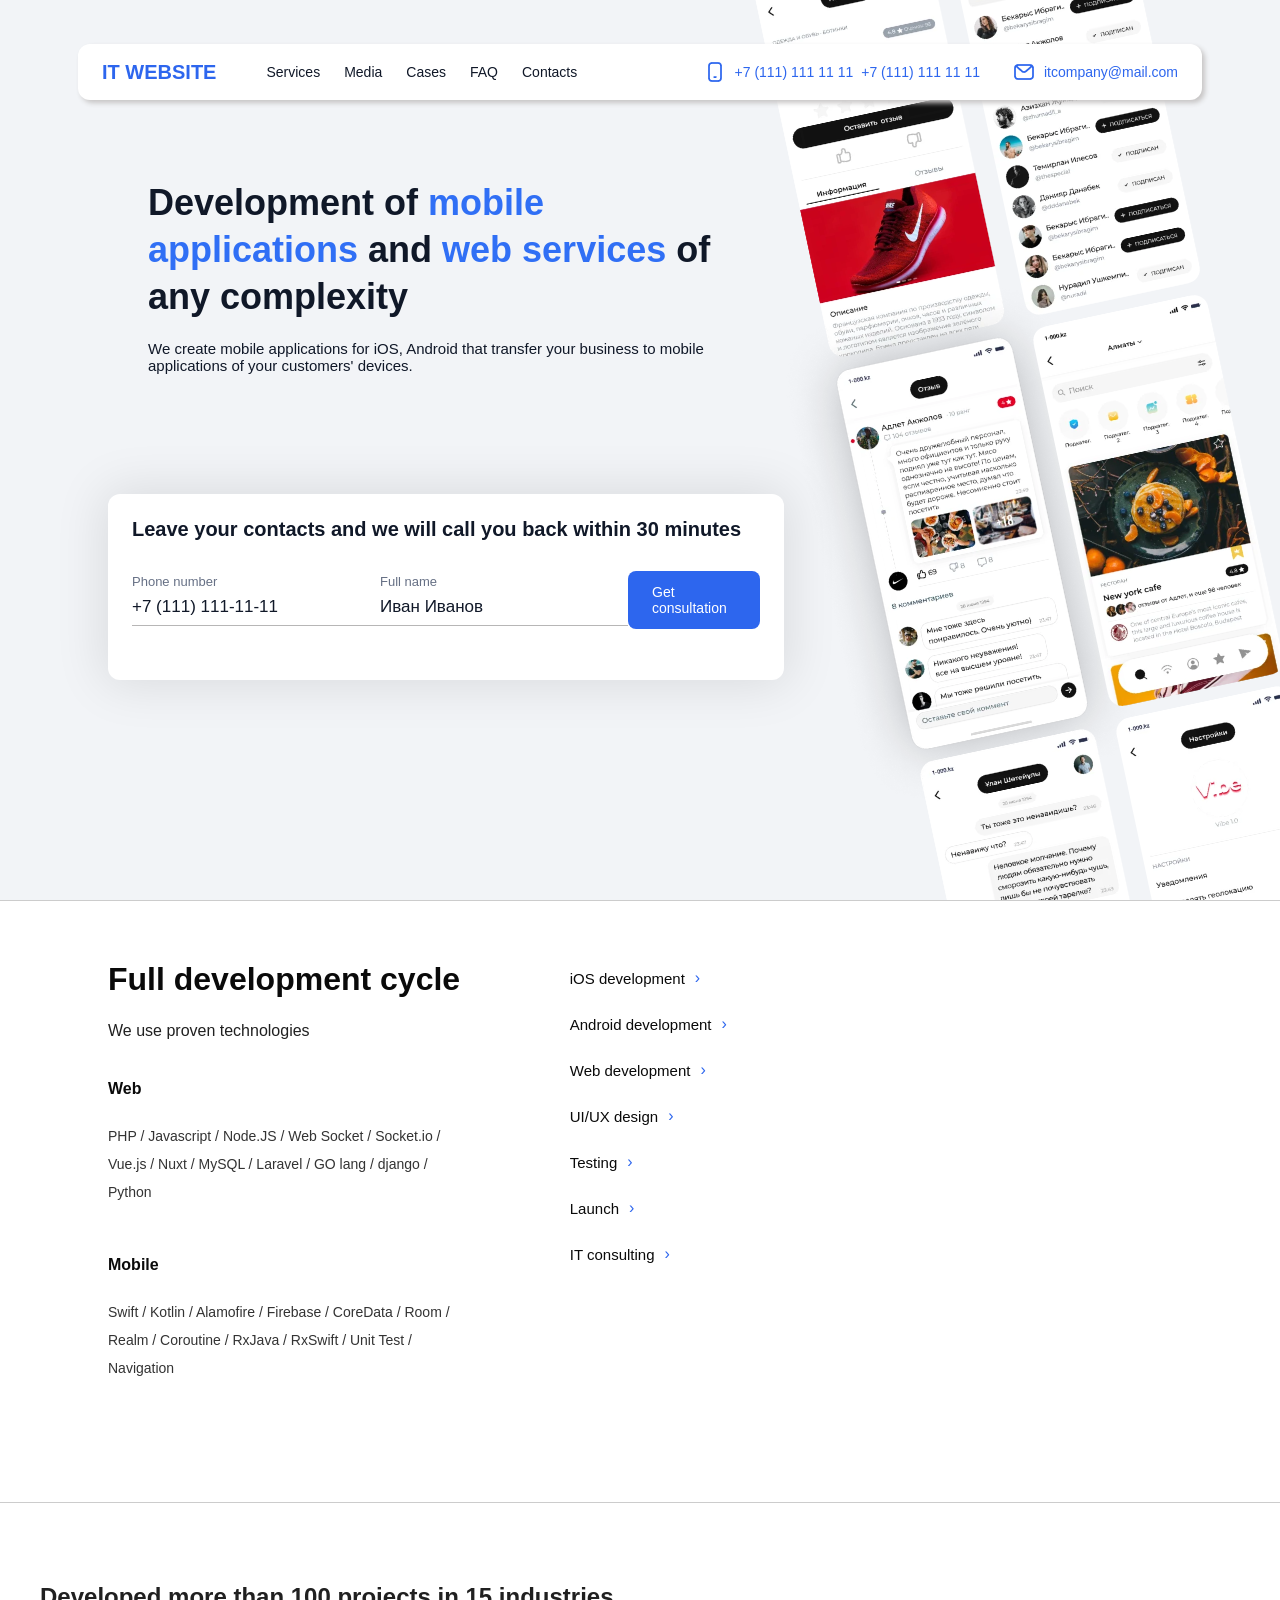
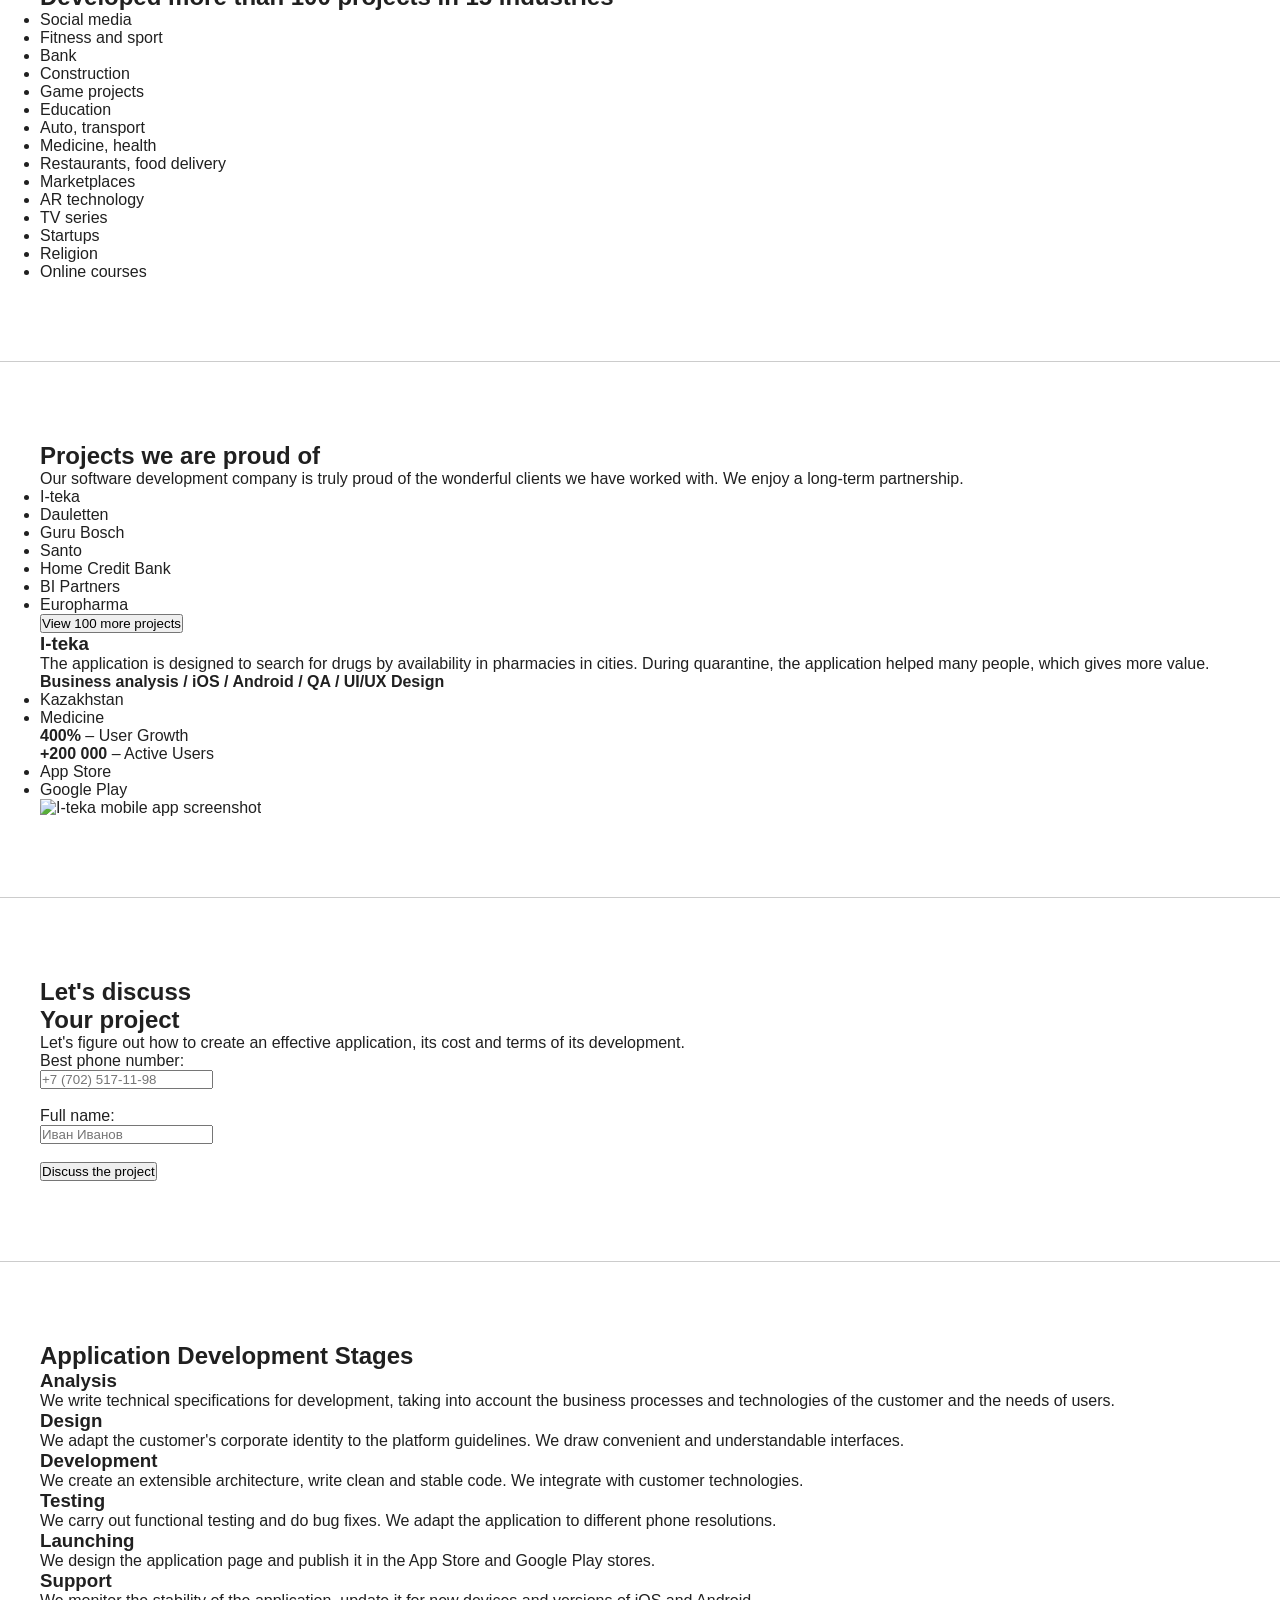
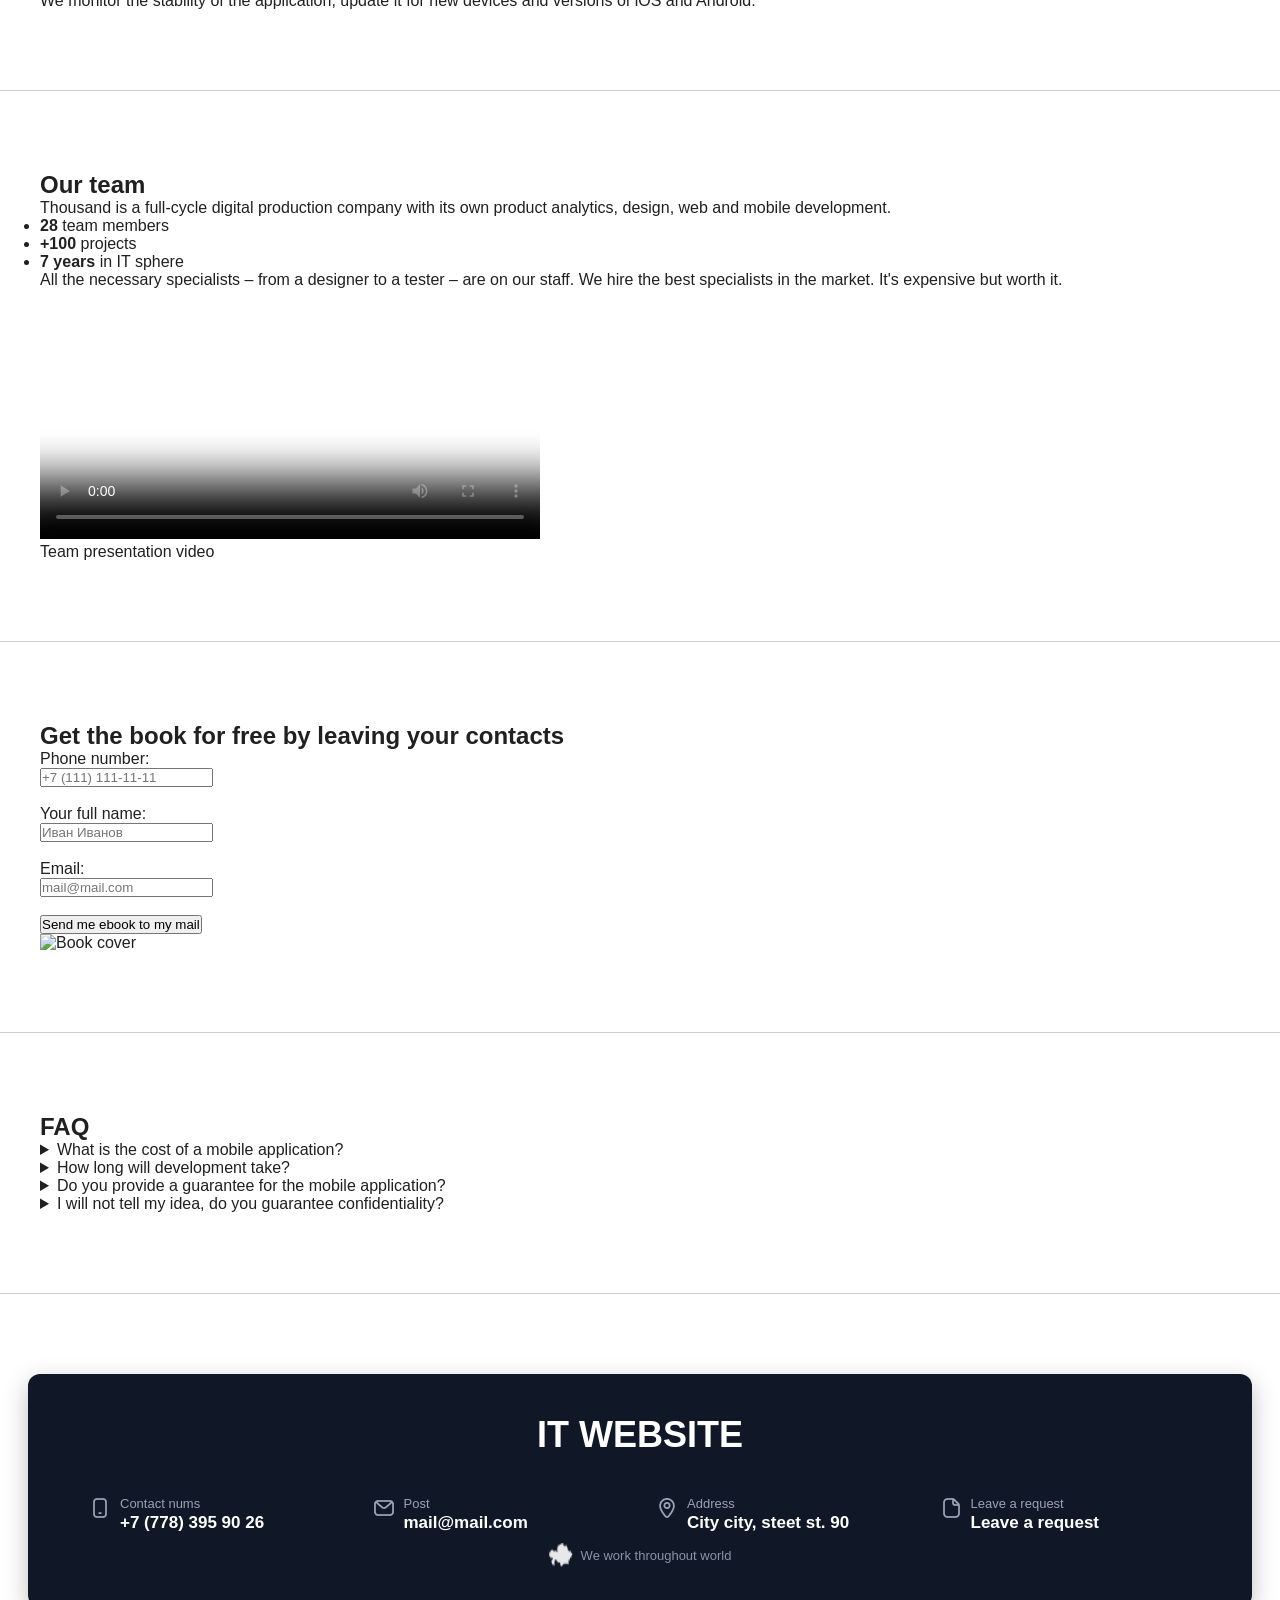
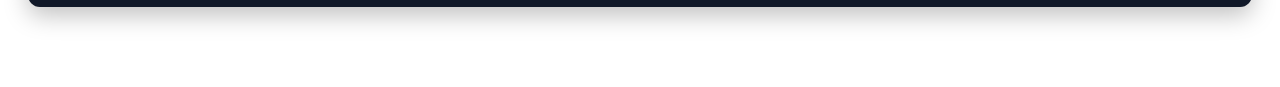
==== commit a4f4ed6e: "перенесла весь написанный ранее CSS на препроцессор SCSS. добавила анимацию бэкгрануд-изображений" ====
--- a/practice/index.html
+++ b/practice/index.html
@@ -28,87 +28,73 @@
                 </nav>
             </div>
             <div class="header-right">
-                <div class="contact-block">
-                    <img src="../src/assets/icons/Smartphone Color.png" alt="phone">
+                <div class="contact-block"> <img src="../src/assets/icons/Smartphone Color.png" alt="phone">
                     <p>+7 (111) 111 11 11</p>
                     <p>+7 (111) 111 11 11</p>
                 </div>
-                <div class="contact-block">
-                    <img src="../src/assets/icons/Letter Color.png" alt="mail">
-                    <a href="mailto:itcompany@mail.com">itcompany@mail.com</a>
-                </div>
+                <div class="contact-block"> <img src="../src/assets/icons/Letter Color.png" alt="mail"> <a
+                        href="mailto:itcompany@mail.com">itcompany@mail.com</a> </div>
             </div>
         </div>
     </header>
-
     <section class="hero">
+        <div class="background-container">
+            <div class="moving-bg bg-left"></div>
+            <div class="moving-bg bg-right"></div>
+        </div>
         <div class="hero-container">
             <div class="hero-text">
-                <h2>
-                    Development of <span>mobile applications</span> and
-                    <span>web services</span> of any complexity
+                <h2> Development of <span>mobile applications</span> and <span>web services</span> of any complexity
                 </h2>
-                <p>
-                    We create mobile applications for iOS, Android that transfer your business to mobile
-                    applications of your customers' devices.
-                </p>
+                <p> We create mobile applications for iOS, Android that transfer your business to mobile applications of
+                    your customers' devices. </p>
             </div>
             <div class="hero-form">
                 <h3>Leave your contacts and we will call you back within 30 minutes</h3>
-                <form>
-                    <label>
-                        <span>Phone number</span>
-                        <input type="tel" name="phone" placeholder="+7 (111) 111-11-11">
-                    </label>
-                    <label>
-                        <span>Full name</span>
-                        <input type="text" name="fullname" placeholder="Иван Иванов">
-                    </label>
-                    <button type="submit">Get <br> consultation</button>
-                </form>
-            </div>
-        </div>
-    </section>
-
-    <hr>
-
+                <form> <label> <span>Phone number</span> <input type="tel" name="phone"
+                            placeholder="+7 (111) 111-11-11"> </label> <label> <span>Full name</span> <input type="text"
+                            name="fullname" placeholder="Иван Иванов"> </label> <button type="submit">Get <br>
+                        consultation</button> </form>
+            </div>
+        </div>
+    </section>
+    <hr>
     <section class="development-cycle">
+
         <div class="dev-header">
             <h2>Full development cycle</h2>
             <p>We use proven technologies</p>
         </div>
 
         <div class="development-cycle-container">
-            <div class="left-column">
-                <div class="technologies">
-                    <h3>Web</h3>
-                    <p>
-                        PHP / Javascript / Node.JS / Web Socket / Socket.io / Vue.js / Nuxt / MySQL /
-                        Laravel / GO lang / django / Python
-                    </p>
-                    <h3>Mobile</h3>
-                    <p>
-                        Swift / Kotlin / Alamofire / Firebase / CoreData / Room / Realm / Coroutine /
-                        RxJava / RxSwift / Unit Test / Navigation
-                    </p>
-                </div>
-            </div>
-            <div class="directions">
-                <ul>
-                    <li>iOS development</li>
-                    <li>Android development</li>
-                    <li>Web development</li>
-                    <li>UI/UX design</li>
-                    <li>Testing</li>
-                    <li>Launch</li>
-                    <li>IT consulting</li>
-                </ul>
-            </div>
-        </div>
-    </section>
-
-    <hr>
-
+
+            <div class="development-cycle-container">
+                <div class="left-column">
+                    <div class="technologies">
+                        <h3>Web</h3>
+                        <p>PHP / Javascript / Node.JS / Web Socket / Socket.io / Vue.js / Nuxt / MySQL / Laravel / GO
+                            lang /
+                            django / Python</p>
+                        <h3>Mobile</h3>
+                        <p>Swift / Kotlin / Alamofire / Firebase / CoreData / Room / Realm / Coroutine / RxJava /
+                            RxSwift /
+                            Unit Test / Navigation</p>
+                    </div>
+                </div>
+                <div class="directions">
+                    <ul>
+                        <li>iOS development</li>
+                        <li>Android development</li>
+                        <li>Web development</li>
+                        <li>UI/UX design</li>
+                        <li>Testing</li>
+                        <li>Launch</li>
+                        <li>IT consulting</li>
+                    </ul>
+                </div>
+            </div>
+    </section>
+    <hr>
     <section class="industries">
         <h2>Developed more than <b>100</b> projects in <b>15</b> industries</h2>
         <div class="industries-list">
@@ -131,15 +117,11 @@
             </ul>
         </div>
     </section>
-
-    <hr>
-
+    <hr>
     <section class="projects">
         <h2>Projects we are proud of</h2>
-        <p>
-            Our software development company is truly proud of the wonderful clients we have worked with.
-            We enjoy a long-term partnership.
-        </p>
+        <p>Our software development company is truly proud of the wonderful clients we have worked with. We enjoy a
+            long-term partnership.</p>
         <div class="projects-list">
             <ul>
                 <li>I-teka</li>
@@ -149,15 +131,12 @@
                 <li>Home Credit Bank</li>
                 <li>BI Partners</li>
                 <li>Europharma</li>
-            </ul>
-            <button>View 100 more projects</button>
+            </ul> <button>View 100 more projects</button>
         </div>
         <article class="project-item">
             <h3>I-teka</h3>
-            <p>
-                The application is designed to search for drugs by availability in pharmacies in cities.
-                During quarantine, the application helped many people, which gives more value.
-            </p>
+            <p>The application is designed to search for drugs by availability in pharmacies in cities. During
+                quarantine, the application helped many people, which gives more value.</p>
             <p><b>Business analysis / iOS / Android / QA / UI/UX Design</b></p>
             <ul>
                 <li>Kazakhstan</li>
@@ -172,147 +151,94 @@
                     <li>App Store</li>
                     <li>Google Play</li>
                 </ul>
-            </div>
-            <img src="images/project-iteka.jpg" alt="I-teka mobile app screenshot" width="400">
+            </div> <img src="images/project-iteka.jpg" alt="I-teka mobile app screenshot" width="400">
         </article>
     </section>
-
-    <hr>
-
+    <hr>
     <section class="discuss-project">
         <div class="discuss-info">
             <h2>Let's discuss<br>Your project</h2>
             <p>Let's figure out how to create an effective application, its cost and terms of its development.</p>
         </div>
         <div class="discuss-form">
-            <form>
-                <label>
-                    Best phone number:<br>
-                    <input type="tel" name="phone" placeholder="+7 (702) 517-11-98">
-                </label>
-                <br><br>
-                <label>
-                    Full name:<br>
-                    <input type="text" name="fullname" placeholder="Иван Иванов">
-                </label>
-                <br><br>
-                <button type="submit">Discuss the project</button>
-            </form>
-        </div>
-    </section>
-
-    <hr>
-
+            <form> <label> Best phone number:<br> <input type="tel" name="phone" placeholder="+7 (702) 517-11-98">
+                </label> <br><br> <label> Full name:<br> <input type="text" name="fullname" placeholder="Иван Иванов">
+                </label> <br><br> <button type="submit">Discuss the project</button> </form>
+        </div>
+    </section>
+    <hr>
     <section class="development-stages">
         <h2>Application Development Stages</h2>
         <div class="stages-list">
             <article class="stage">
                 <h3>Analysis</h3>
-                <p>
-                    We write technical specifications for development, taking into account the business
-                    processes and technologies of the customer and the needs of users.
-                </p>
+                <p>We write technical specifications for development, taking into account the business processes and
+                    technologies of the customer and the needs of users.</p>
             </article>
             <article class="stage">
                 <h3>Design</h3>
-                <p>
-                    We adapt the customer's corporate identity to the platform guidelines.
-                    We draw convenient and understandable interfaces.
-                </p>
+                <p>We adapt the customer's corporate identity to the platform guidelines. We draw convenient and
+                    understandable interfaces.</p>
             </article>
             <article class="stage">
                 <h3>Development</h3>
-                <p>
-                    We create an extensible architecture, write clean and stable code.
-                    We integrate with customer technologies.
-                </p>
+                <p>We create an extensible architecture, write clean and stable code. We integrate with customer
+                    technologies.</p>
             </article>
             <article class="stage">
                 <h3>Testing</h3>
-                <p>
-                    We carry out functional testing and do bug fixes.
-                    We adapt the application to different phone resolutions.
-                </p>
+                <p>We carry out functional testing and do bug fixes. We adapt the application to different phone
+                    resolutions.</p>
             </article>
             <article class="stage">
                 <h3>Launching</h3>
-                <p>
-                    We design the application page and publish it in the App Store and Google Play stores.
-                </p>
+                <p>We design the application page and publish it in the App Store and Google Play stores.</p>
             </article>
             <article class="stage">
                 <h3>Support</h3>
-                <p>
-                    We monitor the stability of the application, update it for new devices
-                    and versions of iOS and Android.
-                </p>
-            </article>
-        </div>
-    </section>
-
-    <hr>
-
+                <p>We monitor the stability of the application, update it for new devices and versions of iOS and
+                    Android.</p>
+            </article>
+        </div>
+    </section>
+    <hr>
     <section class="team">
         <div class="team-info">
             <h2>Our team</h2>
-            <p>
-                Thousand is a full-cycle digital production company with its own product analytics,
-                design, web and mobile development.
-            </p>
+            <p>Thousand is a full-cycle digital production company with its own product analytics, design, web and
+                mobile development.</p>
             <ul class="team-stats">
-                <li><strong>28</strong> <span>team members</span></li>
-                <li><strong>+100</strong> <span>projects</span></li>
-                <li><strong>7 years</strong> <span>in IT sphere</span></li>
+                <li> <strong>28</strong> <span>team members</span> </li>
+                <li> <strong>+100</strong> <span>projects</span> </li>
+                <li> <strong>7 years</strong> <span>in IT sphere</span> </li>
             </ul>
-            <p>
-                All the necessary specialists – from a designer to a tester – are on our staff.
-                We hire the best specialists in the market. It's expensive but worth it.
-            </p>
+            <p>All the necessary specialists – from a designer to a tester – are on our staff. We hire the best
+                specialists in the market. It's expensive but worth it.</p>
         </div>
         <div class="team-media">
-            <figure>
-                <video controls poster="images/team-poster.jpg" width="500">
-                    <source src="videos/team-presentation.mp4" type="video/mp4">
-                    Your browser does not support the video tag.
+            <figure> <video controls poster="images/team-poster.jpg" width="500">
+                    <source src="videos/team-presentation.mp4" type="video/mp4"> Your browser does not support the video
+                    tag.
                 </video>
                 <figcaption>Team presentation video</figcaption>
             </figure>
         </div>
     </section>
-
-    <hr>
-
+    <hr>
     <section class="get-book">
         <h2>Get the book for free by leaving your contacts</h2>
         <div class="book-content">
             <div class="book-form">
-                <form>
-                    <label>
-                        Phone number:<br>
-                        <input type="tel" name="phone" placeholder="+7 (111) 111-11-11">
-                    </label>
-                    <br><br>
-                    <label>
-                        Your full name:<br>
-                        <input type="text" name="fullname" placeholder="Иван Иванов">
-                    </label>
-                    <br><br>
-                    <label>
-                        Email:<br>
-                        <input type="email" name="email" placeholder="mail@mail.com">
-                    </label>
-                    <br><br>
-                    <button type="submit">Send me ebook to my mail</button>
-                </form>
-            </div>
-            <div class="book-image">
-                <img src="images/book.jpg" alt="Book cover" width="250">
-            </div>
-        </div>
-    </section>
-
-    <hr>
-
+                <form> <label> Phone number:<br> <input type="tel" name="phone" placeholder="+7 (111) 111-11-11">
+                    </label> <br><br> <label> Your full name:<br> <input type="text" name="fullname"
+                            placeholder="Иван Иванов"> </label> <br><br> <label> Email:<br> <input type="email"
+                            name="email" placeholder="mail@mail.com"> </label> <br><br> <button type="submit">Send me
+                        ebook to my mail</button> </form>
+            </div>
+            <div class="book-image"> <img src="images/book.jpg" alt="Book cover" width="250"> </div>
+        </div>
+    </section>
+    <hr>
     <section class="faq">
         <h2>FAQ</h2>
         <div class="faq-content">
@@ -322,15 +248,11 @@
             </details>
             <details>
                 <summary>How long will development take?</summary>
-                <p>
-                    Development terms directly depend on the requirements for the mobile application,
-                    the characteristics of the company, as well as the wishes of the customer.
-                    Average development time from start to finished application:<br>
-                    Medium projects – up to <b>3 months</b>.<br>
-                    Large projects – about <b>4–6 months</b>.<br>
-                    To get a more accurate estimate, it is necessary to define the main task,
-                    logic, and functionality.
-                </p>
+                <p>Development terms directly depend on the requirements for the mobile application, the characteristics
+                    of the company, as well as the wishes of the customer. Average development time from start to
+                    finished application:<br> Medium projects – up to <b>3 months</b>.<br> Large projects – about <b>4–6
+                        months</b>.<br> To get a more accurate estimate, it is necessary to define the main task, logic,
+                    and functionality. </p>
             </details>
             <details>
                 <summary>Do you provide a guarantee for the mobile application?</summary>
@@ -342,44 +264,37 @@
             </details>
         </div>
     </section>
-
-    <hr>
-
+    <hr>
     <footer class="site-footer">
         <div class="footer-card">
             <h2>IT WEBSITE</h2>
             <div class="footer-row">
-                <div class="footer-col">
-                    <img src="../src/assets/icons/smartphone.png" alt="phone">
+                <div class="footer-col"> <img src="../src/assets/icons/smartphone.png" alt="phone">
                     <div class="footer-text-block">
                         <p class="footer-label">Contact nums</p>
                         <p class="footer-text">+7 (778) 395 90 26</p>
                     </div>
                 </div>
-                <div class="footer-col">
-                    <img src="../src/assets/icons/letter.png" alt="mail">
+                <div class="footer-col"> <img src="../src/assets/icons/letter.png" alt="mail">
                     <div class="footer-text-block">
                         <p class="footer-label">Post</p>
                         <p class="footer-text">mail@mail.com</p>
                     </div>
                 </div>
-                <div class="footer-col">
-                    <img src="../src/assets/icons/geo.png" alt="address">
+                <div class="footer-col"> <img src="../src/assets/icons/geo.png" alt="address">
                     <div class="footer-text-block">
                         <p class="footer-label">Address</p>
                         <p class="footer-text">City city, steet st. 90</p>
                     </div>
                 </div>
-                <div class="footer-col">
-                    <img src="../src/assets/icons/doc.png" alt="request">
+                <div class="footer-col"> <img src="../src/assets/icons/doc.png" alt="request">
                     <div class="footer-text-block">
                         <p class="footer-label">Leave a request</p>
                         <p class="footer-text">Leave a request</p>
                     </div>
                 </div>
             </div>
-            <div class="footer-bottom">
-                <img src="../src/assets/icons/cloud.png" alt="cloud">
+            <div class="footer-bottom"> <img src="../src/assets/icons/cloud.png" alt="cloud">
                 <p>We work throughout world</p>
             </div>
         </div>
--- a/practice/style.css
+++ b/practice/style.css
@@ -1,3 +1,4 @@
+@charset "UTF-8";
 * {
   margin: 0;
   padding: 0;
@@ -5,21 +6,28 @@
 }
 
 body {
-  font-family: 'Inter', Arial, sans-serif;
+  font-family: "Inter", Arial, sans-serif;
   color: #202020;
   display: flex;
   flex-direction: column;
   min-height: 100vh;
-  background-color: #fff;
+  background-color: #ffffff;
   font-weight: 400;
 }
 
-/* ШАПКА */
+section {
+  padding: 80px 40px;
+}
+
+hr {
+  border: none;
+  border-top: 1px solid #ccc;
+}
+
 .mobile-menu_icon {
   display: none;
   cursor: pointer;
 }
-
 .mobile-menu_icon img {
   width: 24px;
   height: 24px;
@@ -36,8 +44,7 @@
   right: 0;
   z-index: 1000;
 }
-
-.header-card {
+.site-header .header-card {
   display: flex;
   padding: 16px 24px;
   height: 56px;
@@ -72,18 +79,15 @@
   margin: 0;
   padding: 0;
 }
-
 .main-nav li {
   font-size: 14px;
   color: #101828;
   cursor: pointer;
   transition: color 0.2s ease;
 }
-
 .main-nav li:hover {
   color: #2D66EE;
 }
-
 .main-nav a {
   text-decoration: none;
   color: #101828;
@@ -91,7 +95,6 @@
   font-weight: 500;
   transition: color 0.2s ease;
 }
-
 .main-nav a:hover {
   color: #2D66EE;
 }
@@ -108,12 +111,10 @@
   gap: 8px;
   align-items: center;
 }
-
 .contact-block img {
   width: 24px;
   height: 24px;
 }
-
 .contact-block p,
 .contact-block a {
   font-size: 14px;
@@ -122,50 +123,103 @@
   text-decoration: none;
   margin: 0;
 }
-
 .contact-block a:hover {
   text-decoration: underline;
 }
 
-/* ПЕРВЫЙ ЭКРАН (HERO SECTION) */
+@keyframes MoveUp {
+  0% {
+    transform: scale(1.2) translateY(0);
+  }
+  100% {
+    transform: scale(1.2) translateY(-100%);
+  }
+}
+@keyframes MoveDown {
+  0% {
+    transform: scale(1.2) translateY(0);
+  }
+  100% {
+    transform: scale(1.2) translateY(100%);
+  }
+}
 .hero {
+  position: relative;
   height: 900px;
+  padding-top: 80px;
   color: #101828;
   background-color: #F2F4F7;
-  background-image: url('../src/assets/img/hero-bg.png');
-  background-size: 60% auto;
+  overflow: hidden;
+}
+.hero .background-container {
+  position: absolute;
+  top: 0;
+  left: 20px;
+  width: 1400px;
+  height: 1200px;
+  z-index: 0;
+  transform: rotate(-12deg);
+  overflow: hidden;
+}
+.hero .moving-bg {
+  position: absolute;
+  width: 120%;
+  height: 100%;
   background-repeat: no-repeat;
-  background-position: right center;
-  position: relative;
-  overflow: visible;
-  padding-top: 80px;
-}
-
-@media (max-width: 1440px) {
-  .hero {
-    background-size: auto auto;
-  }
-}
-
-/* текстовый блок */
+  background-position: center;
+}
+.hero .bg-left {
+  background-image: url("../src/assets/img/column-left.webp");
+  background-size: contain;
+  background-position: 800px center;
+  animation: MoveUp 15s linear infinite;
+}
+.hero .bg-left::before {
+  content: "";
+  position: absolute;
+  top: 100%;
+  left: 0;
+  width: 100%;
+  height: 100%;
+  background-image: url("../src/assets/img/column-left.webp");
+  background-size: contain;
+  background-position: 800px center;
+  background-repeat: no-repeat;
+}
+.hero .bg-right {
+  background-image: url("../src/assets/img/column-right.webp");
+  background-size: contain;
+  background-position: 1060px center;
+  animation: MoveDown 15s linear infinite;
+}
+.hero .bg-right::before {
+  content: "";
+  position: absolute;
+  bottom: 100%;
+  left: 0;
+  width: 100%;
+  height: 100%;
+  background-image: url("../src/assets/img/column-right.webp");
+  background-size: contain;
+  background-position: 1060px center;
+  background-repeat: no-repeat;
+}
+
 .hero-text {
   position: absolute;
   top: 180px;
   margin-left: 108px;
   width: 600px;
 }
-
 .hero-text h2 {
   font-size: 36px;
   font-weight: 700;
   line-height: 1.3;
   margin-bottom: 20px;
 }
-
 .hero-text span {
   color: #306FF5;
 }
-
 .hero-text p {
   font-size: 15px;
   font-weight: 500;
@@ -184,7 +238,6 @@
   padding: 24px;
   box-shadow: 0 0 50px 5px rgba(0, 0, 0, 0.1);
 }
-
 .hero-form h3 {
   font-size: 20px;
   margin-top: 0;
@@ -192,14 +245,11 @@
   color: #101828;
   margin-bottom: 30px;
 }
-
-/* форма и её элементы */
 .hero-form form {
   display: flex;
   align-items: center;
   justify-content: space-between;
 }
-
 .hero-form label {
   display: flex;
   flex-direction: column;
@@ -208,7 +258,6 @@
   color: #667085;
   flex: 1;
 }
-
 .hero-form input {
   border: none;
   border-bottom: 1px solid rgb(183, 182, 182);
@@ -217,11 +266,12 @@
   font-weight: 400;
   outline: none;
 }
-
+.hero-form input::-moz-placeholder {
+  color: #101828;
+}
 .hero-form input::placeholder {
   color: #101828;
 }
-
 .hero-form button {
   width: 132px;
   height: 58px;
@@ -237,28 +287,36 @@
   flex-shrink: 0;
   transition: background-color 0.2s;
 }
-
 .hero-form button:hover {
   background-color: #1f4fb5;
 }
 
-/* Заголовок второго блока */
 .dev-header {
   max-width: 1124px;
   margin: 0 auto 40px;
   padding: 0;
 }
-
 .dev-header p {
   margin-bottom: 0;
 }
 
-/* ВТОРОЙ ЭКРАН */
 .development-cycle {
   background-color: #fff;
   padding: 60px 108px 120px 108px;
   max-width: 100%;
   margin: 0;
+}
+.development-cycle h2 {
+  font-size: 32px;
+  font-weight: 700;
+  color: #0a0a0a;
+  margin-bottom: 24px;
+}
+.development-cycle > p {
+  font-size: 15px;
+  color: #0a0a0a;
+  margin-bottom: 60px;
+  font-weight: 400;
 }
 
 .development-cycle-container {
@@ -276,25 +334,10 @@
   flex-direction: column;
 }
 
-.development-cycle h2 {
-  font-size: 32px;
-  font-weight: 700;
-  color: #0a0a0a;
-  margin-bottom: 24px;
-}
-
-.development-cycle > p {
-  font-size: 15px;
-  color: #0a0a0a;
-  margin-bottom: 60px;
-  font-weight: 400;
-}
-
 /* Технологии */
 .technologies {
   margin-bottom: 0;
 }
-
 .technologies h3 {
   font-size: 16px;
   font-weight: 700;
@@ -302,11 +345,9 @@
   color: #0a0a0a;
   margin-top: 50px;
 }
-
 .technologies h3:first-child {
   margin-top: 0;
 }
-
 .technologies p {
   font-size: 14px;
   color: #333;
@@ -315,14 +356,12 @@
   margin-bottom: 0;
 }
 
-
 /* Правая колонка - направления */
 .directions {
   margin-left: 0;
   padding-top: 0;
   margin-top: -111px;
 }
-
 .directions ul {
   list-style: none;
   padding: 0;
@@ -330,7 +369,6 @@
   flex-direction: column;
   gap: 28px;
 }
-
 .directions li {
   font-size: 15px;
   color: #0a0a0a;
@@ -341,10 +379,9 @@
   gap: 6px;
   cursor: pointer;
   transition: all 0.2s ease;
+  width: -moz-fit-content;
   width: fit-content;
 }
-
-/* Синие стрелочки */
 .directions li::after {
   content: "›";
   color: #2D66EE;
@@ -352,19 +389,15 @@
   margin-left: 4px;
   transition: color 0.2s ease;
 }
-
-/* Hover эффект */
 .directions li:hover {
   font-weight: 700;
   border-bottom: 2px solid #2D66EE;
   padding-bottom: 2px;
 }
-
 .directions li:hover::after {
   color: #2D66EE;
 }
 
-/* ПОДВАЛ */
 .site-footer {
   background-color: #fff;
   display: flex;
@@ -383,8 +416,6 @@
   max-width: 1224px;
   color: white;
 }
-
-/* заголовок */
 .footer-card h2 {
   text-align: center;
   font-size: 36px;
@@ -411,7 +442,6 @@
   flex: 1;
   min-width: 220px;
 }
-
 .footer-col img {
   width: auto;
   height: auto;
@@ -449,54 +479,33 @@
   opacity: 0.9;
   font-weight: 400;
 }
-
 .footer-bottom img {
   width: 24px;
   height: 24px;
 }
 
-section {
-  padding: 80px 40px;
-}
-
-hr {
-  border: none;
-  border-top: 1px solid #ccc;
-}
-
-/* АДАПТИВ ДЛЯ 768px */
 @media (max-width: 768px) {
   .site-header {
     top: 12px;
   }
-
   .header-card {
     padding: 12px 20px;
     height: auto;
     max-width: 95%;
     justify-content: space-between;
   }
-
   .mobile-menu_icon {
     display: block;
   }
-
-  .mobile-menu_icon img {
-    width: 24px;
-    height: 24px;
-  }
-
   .header-left {
     gap: 12px;
     flex: none;
     display: contents;
     align-items: center;
   }
-
   .main-nav {
     display: none;
   }
-
   .logo {
     position: static;
     left: auto;
@@ -504,43 +513,33 @@
     font-size: 18px;
     margin: 0 auto;
   }
-
   .header-right {
     gap: 0;
     flex: none;
   }
-
   .header-right .contact-block:first-child {
     display: none;
   }
-
   .contact-block {
     margin-right: 0;
   }
-
   .contact-block a {
     font-size: 12px;
   }
-
   .contact-block p {
     display: none;
   }
-
   /* Hero section для 768px */
   .hero {
     height: auto;
     min-height: 600px;
-    background-size: 50% auto;
-    background-position: right 50px;
     padding: 120px 20px 40px;
   }
-
   .hero-container {
     max-width: 700px;
     margin: 0 auto;
     position: relative;
   }
-
   .hero-text {
     position: static;
     margin: 0;
@@ -549,15 +548,12 @@
     text-align: left;
     z-index: 2;
   }
-
   .hero-text h2 {
     font-size: 24px;
   }
-
   .hero-text p {
     font-size: 14px;
   }
-
   .hero-form {
     position: static;
     width: 100%;
@@ -565,105 +561,81 @@
     height: auto;
     margin: 190px auto 0;
   }
-
   .hero-form h3 {
     font-size: 18px;
   }
-
   .hero-form form {
     flex-wrap: wrap;
     gap: 20px;
   }
-
   .hero-form label {
     flex: 1 1 45%;
     min-width: 200px;
   }
-
   .hero-form button {
     width: 100%;
     text-align: center;
     padding: 16px;
   }
-
-  /* Development cycle для 768px */
   .development-cycle {
     padding: 60px 20px;
   }
-
   .development-cycle h2 {
     font-size: 26px;
   }
-
   .development-cycle > p {
     font-size: 14px;
     margin-bottom: 40px;
   }
-
   .technologies h3 {
     font-size: 15px;
     margin-top: 24px;
   }
-
   .technologies p {
     font-size: 13px;
     line-height: 1.6;
   }
-
+  .directions ul {
+    gap: 18px;
+  }
   .directions li {
     font-size: 14px;
   }
-
-  .directions ul {
-    gap: 18px;
-  }
-
   .development-cycle-container {
     grid-template-columns: 1fr 1fr;
     gap: 30px;
   }
-
-  /* Footer для 768px */
   .footer-card {
     padding: 30px 20px;
   }
-
   .footer-card h2 {
     font-size: 28px;
   }
-
   .footer-row {
     flex-direction: row;
     flex-wrap: wrap;
     gap: 15px;
   }
-
   .footer-col {
     min-width: calc(50% - 10px);
     flex-direction: row;
     align-items: center;
   }
-
   .footer-col img {
     width: 20px;
     height: 20px;
   }
-
   .footer-label {
     font-size: 11px;
   }
-
   .footer-text {
     font-size: 14px;
   }
 }
-
-/* АДАПТИВ ДЛЯ 425px */
 @media (max-width: 425px) {
   .site-header {
     top: 8px;
   }
-
   .header-card {
     padding: 12px 16px;
     max-width: 95%;
@@ -671,37 +643,28 @@
     justify-content: space-between;
     align-items: center;
   }
-
   .header-left {
     gap: 12px;
     flex: none;
   }
-
   .logo {
     font-size: 16px;
     position: static;
     transform: none;
     margin: 0 auto;
   }
-
-  /* Hero section для 425px */
   .hero {
     min-height: auto;
     height: auto;
-    background-image: url('./src/assets/img/hero-bg.png');
-    background-size: 100%;
-    background-position: center 320px;
     padding: 80px 16px 40px;
     display: flex;
     flex-direction: column;
   }
-
   .hero-container {
     display: flex;
     flex-direction: column;
     max-width: 100%;
   }
-
   .hero-text {
     width: 100%;
     text-align: left;
@@ -711,28 +674,13 @@
     margin-left: 0;
     max-width: 100%;
   }
-
   .hero-text h2 {
     font-size: 22px;
     margin-bottom: 16px;
   }
-
   .hero-text p {
     font-size: 14px;
   }
-
-  .hero-container::after {
-    content: '';
-    order: 2;
-    width: 100%;
-    height: 220px;
-    background-image: url('./src/assets/img/hero-bg.png');
-    background-size: contain;
-    background-repeat: no-repeat;
-    background-position: center;
-    margin-bottom: 20px;
-  }
-
   .hero-form {
     position: static;
     width: 100%;
@@ -740,91 +688,69 @@
     margin: 0;
     order: 3;
     padding: 20px;
-    top: auto;
-    left: auto;
-  }
-
+  }
   .hero-form h3 {
     font-size: 16px;
     margin-bottom: 20px;
   }
-
   .hero-form form {
     flex-direction: column;
     gap: 16px;
   }
-
   .hero-form label {
     width: 100%;
     min-width: 100%;
   }
-
   .hero-form button {
     width: 100%;
     height: 48px;
   }
-
-  /* Development cycle для 425px */
   .development-cycle {
     padding: 40px 16px;
   }
-
   .development-cycle h2 {
     font-size: 24px;
   }
-
-  .development-cycle-container {
+  .development-cycle .development-cycle-container {
     gap: 30px;
   }
-
   .technologies h3 {
     font-size: 15px;
     margin-top: 24px;
   }
-
   .technologies p {
     font-size: 13px;
   }
-
   .directions ul {
     gap: 16px;
   }
-
   .directions li {
     font-size: 14px;
   }
-
-  /* Footer для 425px */
   .footer-card {
     padding: 24px 16px;
   }
-
   .footer-card h2 {
     font-size: 22px;
     margin-bottom: 30px;
   }
-
   .footer-label {
     font-size: 12px;
   }
-
   .footer-text {
     font-size: 15px;
   }
-
   section {
     padding: 40px 16px;
   }
-
   .footer-row {
     flex-direction: row;
     flex-wrap: wrap;
     gap: 12px;
   }
-
   .footer-col {
     min-width: 100%;
     flex-direction: row;
     align-items: center;
   }
-}
+}/*# sourceMappingURL=style.css.map */
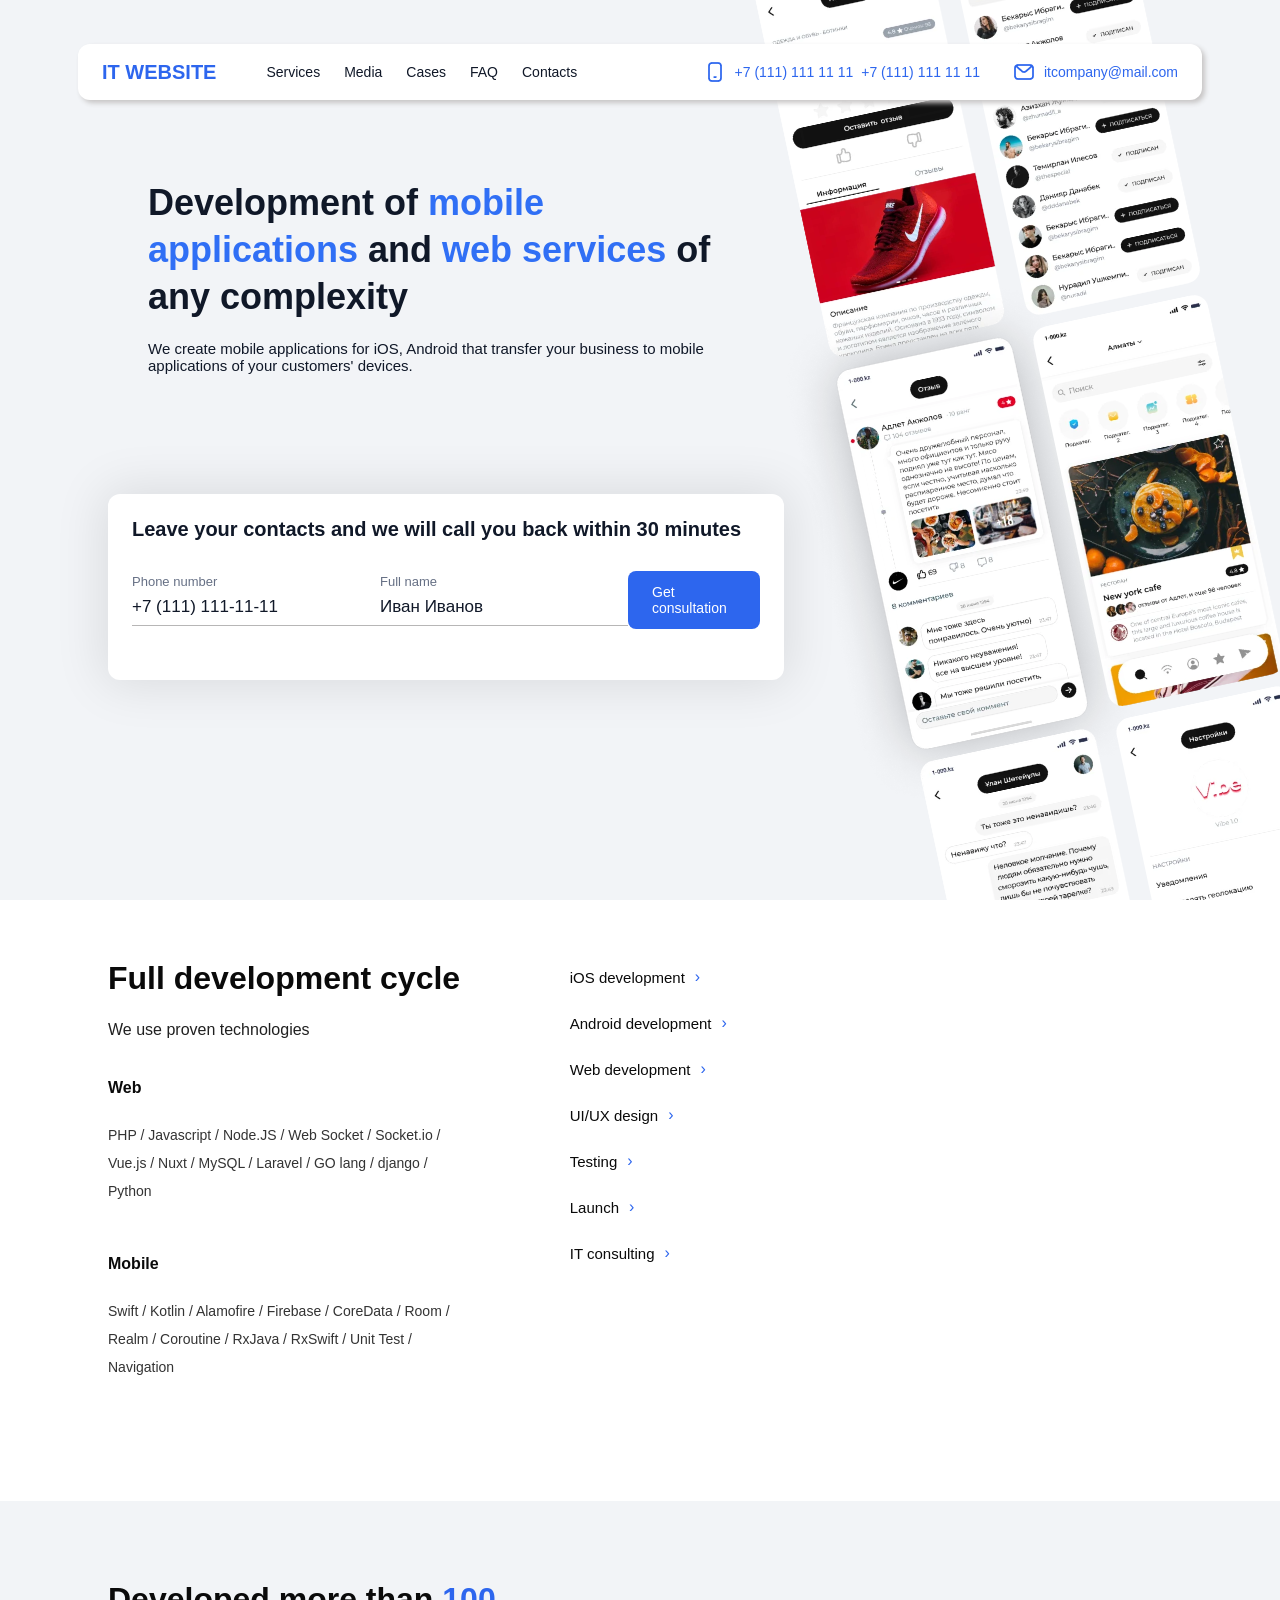
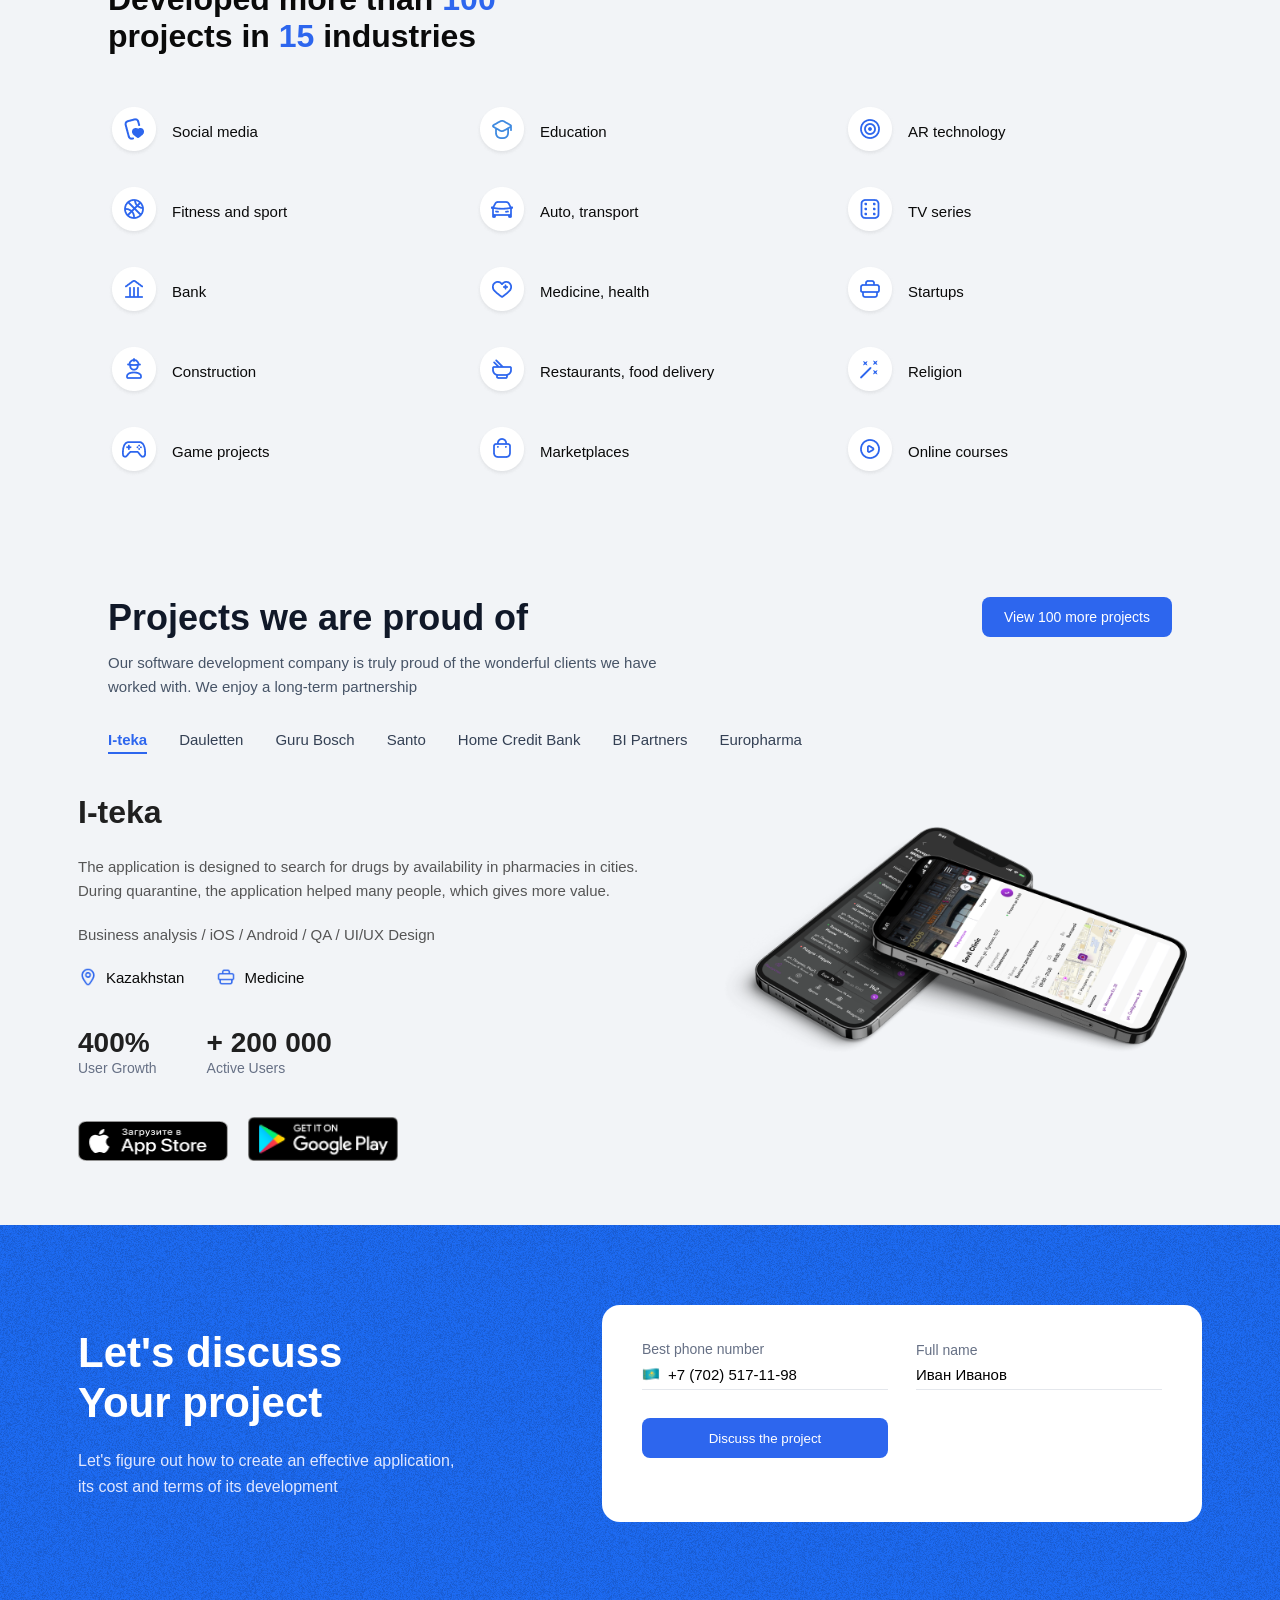
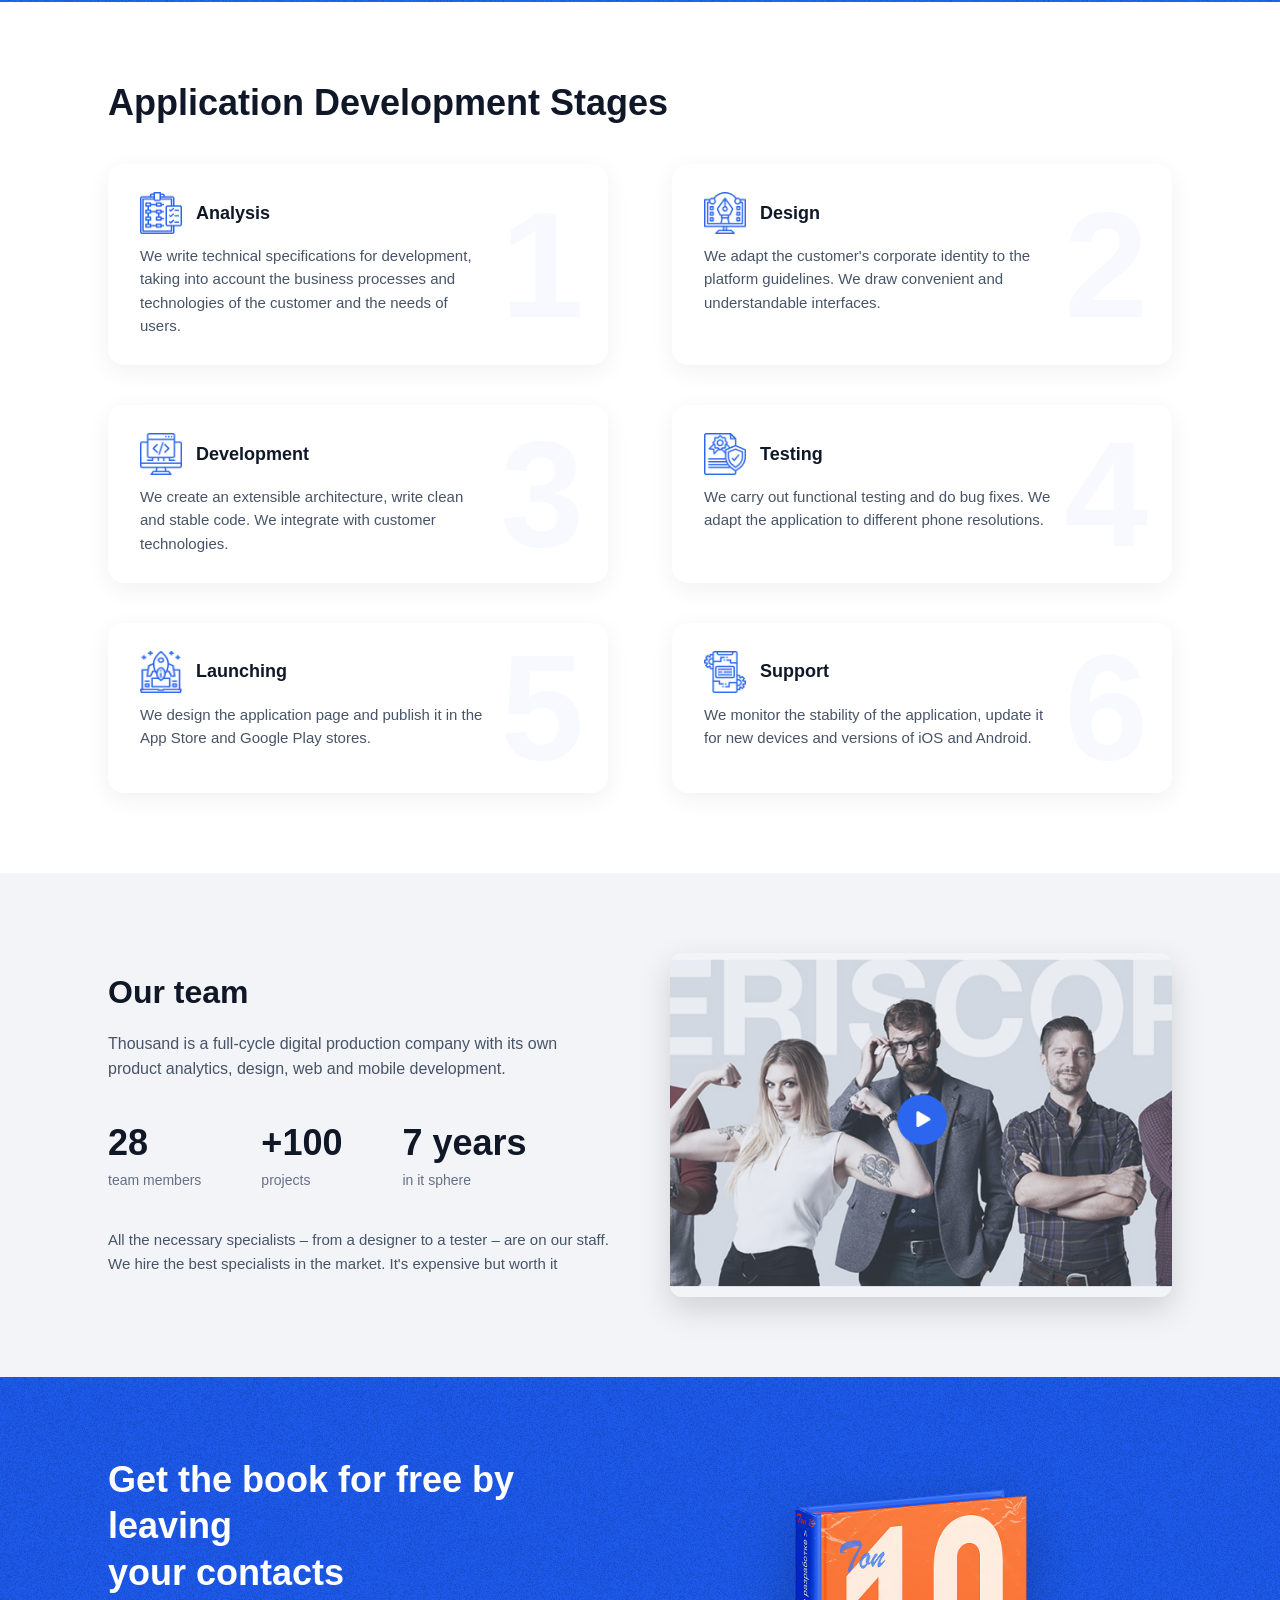
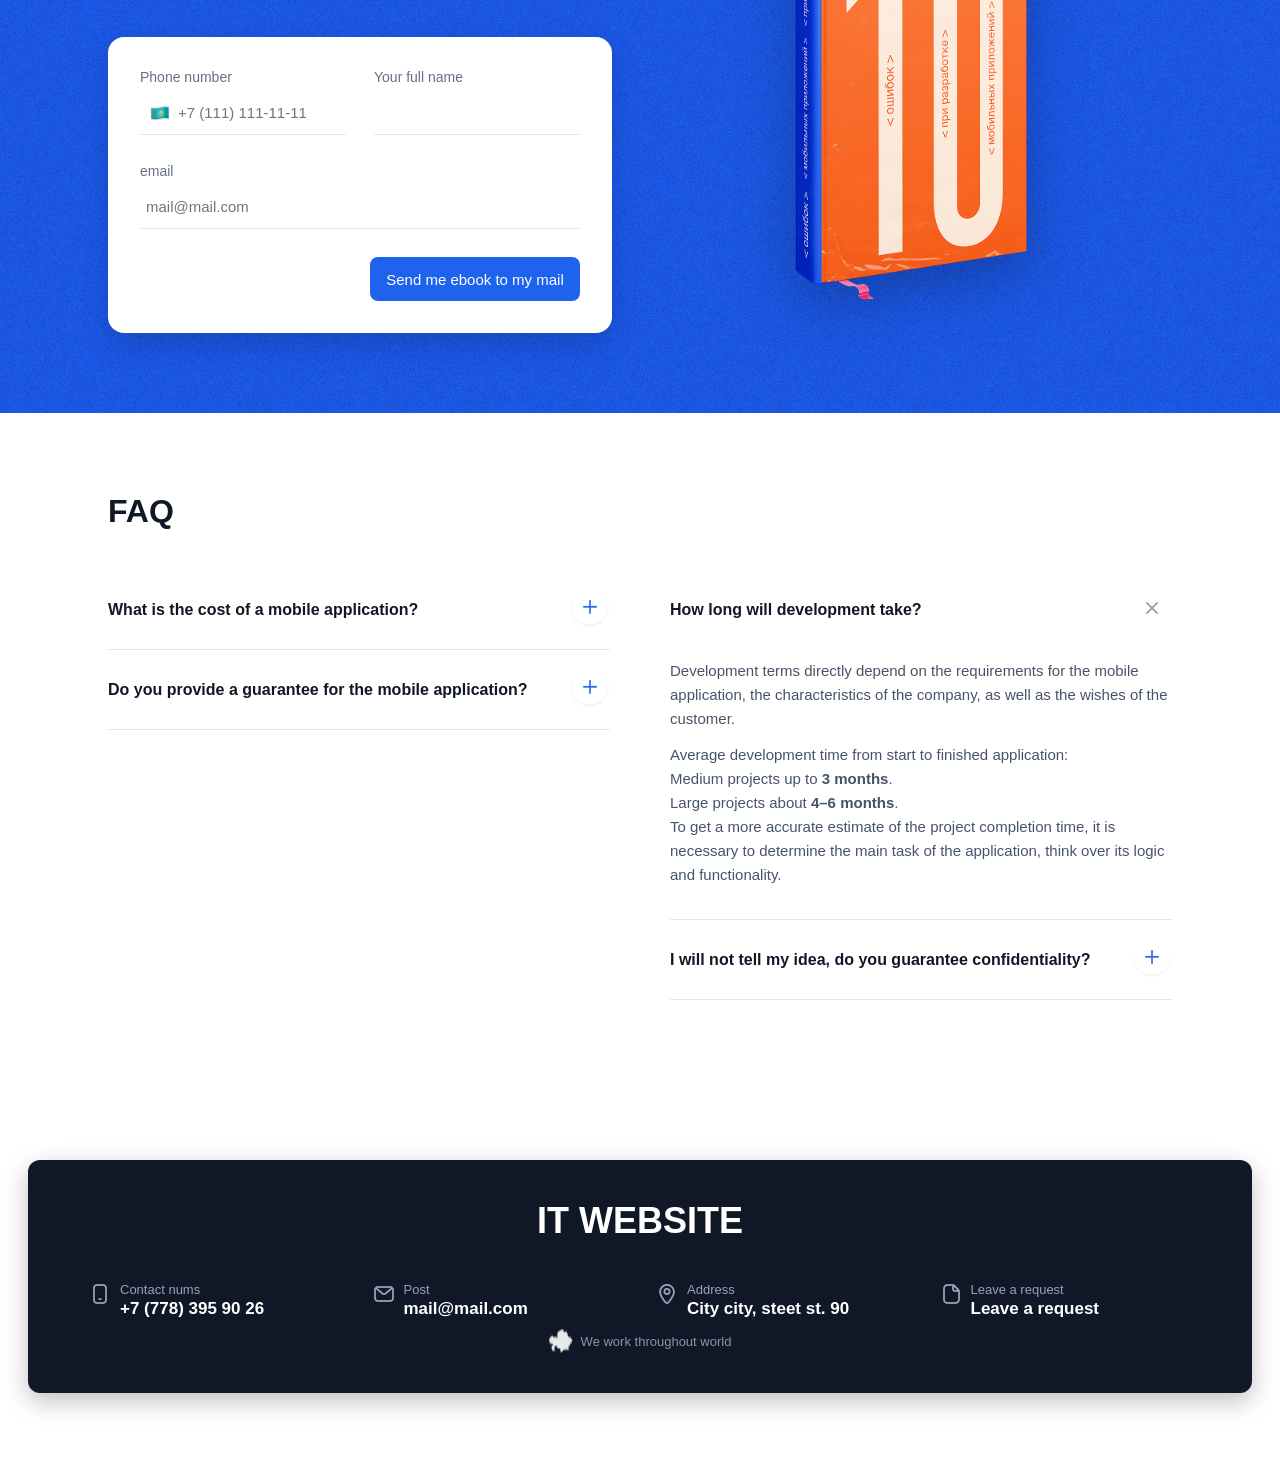
==== commit fa5a0a2f: "выполнила практику 7" ====
--- a/practice/index.html
+++ b/practice/index.html
@@ -58,7 +58,6 @@
             </div>
         </div>
     </section>
-    <hr>
     <section class="development-cycle">
 
         <div class="dev-header">
@@ -94,177 +93,394 @@
                 </div>
             </div>
     </section>
-    <hr>
     <section class="industries">
-        <h2>Developed more than <b>100</b> projects in <b>15</b> industries</h2>
-        <div class="industries-list">
-            <ul>
-                <li>Social media</li>
-                <li>Fitness and sport</li>
-                <li>Bank</li>
-                <li>Construction</li>
-                <li>Game projects</li>
-                <li>Education</li>
-                <li>Auto, transport</li>
-                <li>Medicine, health</li>
-                <li>Restaurants, food delivery</li>
-                <li>Marketplaces</li>
-                <li>AR technology</li>
-                <li>TV series</li>
-                <li>Startups</li>
-                <li>Religion</li>
-                <li>Online courses</li>
-            </ul>
-        </div>
-    </section>
-    <hr>
-    <section class="projects">
-        <h2>Projects we are proud of</h2>
-        <p>Our software development company is truly proud of the wonderful clients we have worked with. We enjoy a
-            long-term partnership.</p>
-        <div class="projects-list">
-            <ul>
-                <li>I-teka</li>
-                <li>Dauletten</li>
-                <li>Guru Bosch</li>
-                <li>Santo</li>
-                <li>Home Credit Bank</li>
-                <li>BI Partners</li>
-                <li>Europharma</li>
-            </ul> <button>View 100 more projects</button>
-        </div>
-        <article class="project-item">
-            <h3>I-teka</h3>
-            <p>The application is designed to search for drugs by availability in pharmacies in cities. During
-                quarantine, the application helped many people, which gives more value.</p>
-            <p><b>Business analysis / iOS / Android / QA / UI/UX Design</b></p>
-            <ul>
-                <li>Kazakhstan</li>
-                <li>Medicine</li>
-            </ul>
-            <div class="project-stats">
-                <p><b>400%</b> – User Growth</p>
-                <p><b>+200 000</b> – Active Users</p>
-            </div>
-            <div class="app-links">
+        <div class="industries-container">
+            <h2>
+                <span class="line-1">Developed more than <b>100</b></span><br>
+                <span class="line-2">projects in <b>15</b> industries</span>
+            </h2>
+            <div class="industries-list">
                 <ul>
-                    <li>App Store</li>
-                    <li>Google Play</li>
+                    <li><img src="../src/assets/icons/social.png" alt=""> Social media</li>
+                    <li><img src="../src/assets/icons/fitness.png" alt=""> Fitness and sport</li>
+                    <li><img src="../src/assets/icons/bank.png" alt=""> Bank</li>
+                    <li><img src="../src/assets/icons/construction.png" alt=""> Construction</li>
+                    <li><img src="../src/assets/icons/game.png" alt=""> Game projects</li>
+                    <li><img src="../src/assets/icons/education.png" alt=""> Education</li>
+                    <li><img src="../src/assets/icons/auto.png" alt=""> Auto, transport</li>
+                    <li><img src="../src/assets/icons/medicine.png" alt=""> Medicine, health</li>
+                    <li><img src="../src/assets/icons/food.png" alt=""> Restaurants, food delivery</li>
+                    <li><img src="../src/assets/icons/market.png" alt=""> Marketplaces</li>
+                    <li><img src="../src/assets/icons/ar.png" alt=""> AR technology</li>
+                    <li><img src="../src/assets/icons/tv.png" alt=""> TV series</li>
+                    <li><img src="../src/assets/icons/startup.png" alt=""> Startups</li>
+                    <li><img src="../src/assets/icons/religion.png" alt=""> Religion</li>
+                    <li><img src="../src/assets/icons/online.png" alt=""> Online courses</li>
                 </ul>
-            </div> <img src="images/project-iteka.jpg" alt="I-teka mobile app screenshot" width="400">
-        </article>
-    </section>
-    <hr>
-    <section class="discuss-project">
-        <div class="discuss-info">
-            <h2>Let's discuss<br>Your project</h2>
-            <p>Let's figure out how to create an effective application, its cost and terms of its development.</p>
-        </div>
-        <div class="discuss-form">
-            <form> <label> Best phone number:<br> <input type="tel" name="phone" placeholder="+7 (702) 517-11-98">
-                </label> <br><br> <label> Full name:<br> <input type="text" name="fullname" placeholder="Иван Иванов">
-                </label> <br><br> <button type="submit">Discuss the project</button> </form>
-        </div>
-    </section>
-    <hr>
-    <section class="development-stages">
-        <h2>Application Development Stages</h2>
-        <div class="stages-list">
-            <article class="stage">
-                <h3>Analysis</h3>
-                <p>We write technical specifications for development, taking into account the business processes and
-                    technologies of the customer and the needs of users.</p>
-            </article>
-            <article class="stage">
-                <h3>Design</h3>
-                <p>We adapt the customer's corporate identity to the platform guidelines. We draw convenient and
-                    understandable interfaces.</p>
-            </article>
-            <article class="stage">
-                <h3>Development</h3>
-                <p>We create an extensible architecture, write clean and stable code. We integrate with customer
-                    technologies.</p>
-            </article>
-            <article class="stage">
-                <h3>Testing</h3>
-                <p>We carry out functional testing and do bug fixes. We adapt the application to different phone
-                    resolutions.</p>
-            </article>
-            <article class="stage">
-                <h3>Launching</h3>
-                <p>We design the application page and publish it in the App Store and Google Play stores.</p>
-            </article>
-            <article class="stage">
-                <h3>Support</h3>
-                <p>We monitor the stability of the application, update it for new devices and versions of iOS and
-                    Android.</p>
-            </article>
-        </div>
-    </section>
-    <hr>
-    <section class="team">
-        <div class="team-info">
-            <h2>Our team</h2>
-            <p>Thousand is a full-cycle digital production company with its own product analytics, design, web and
-                mobile development.</p>
-            <ul class="team-stats">
-                <li> <strong>28</strong> <span>team members</span> </li>
-                <li> <strong>+100</strong> <span>projects</span> </li>
-                <li> <strong>7 years</strong> <span>in IT sphere</span> </li>
-            </ul>
-            <p>All the necessary specialists – from a designer to a tester – are on our staff. We hire the best
-                specialists in the market. It's expensive but worth it.</p>
-        </div>
-        <div class="team-media">
-            <figure> <video controls poster="images/team-poster.jpg" width="500">
-                    <source src="videos/team-presentation.mp4" type="video/mp4"> Your browser does not support the video
-                    tag.
-                </video>
-                <figcaption>Team presentation video</figcaption>
-            </figure>
-        </div>
-    </section>
-    <hr>
-    <section class="get-book">
-        <h2>Get the book for free by leaving your contacts</h2>
-        <div class="book-content">
-            <div class="book-form">
-                <form> <label> Phone number:<br> <input type="tel" name="phone" placeholder="+7 (111) 111-11-11">
-                    </label> <br><br> <label> Your full name:<br> <input type="text" name="fullname"
-                            placeholder="Иван Иванов"> </label> <br><br> <label> Email:<br> <input type="email"
-                            name="email" placeholder="mail@mail.com"> </label> <br><br> <button type="submit">Send me
-                        ebook to my mail</button> </form>
-            </div>
-            <div class="book-image"> <img src="images/book.jpg" alt="Book cover" width="250"> </div>
-        </div>
-    </section>
-    <hr>
-    <section class="faq">
-        <h2>FAQ</h2>
-        <div class="faq-content">
-            <details>
-                <summary>What is the cost of a mobile application?</summary>
-                <p>-</p>
-            </details>
-            <details>
-                <summary>How long will development take?</summary>
-                <p>Development terms directly depend on the requirements for the mobile application, the characteristics
-                    of the company, as well as the wishes of the customer. Average development time from start to
-                    finished application:<br> Medium projects – up to <b>3 months</b>.<br> Large projects – about <b>4–6
-                        months</b>.<br> To get a more accurate estimate, it is necessary to define the main task, logic,
-                    and functionality. </p>
-            </details>
-            <details>
-                <summary>Do you provide a guarantee for the mobile application?</summary>
-                <p>-</p>
-            </details>
-            <details>
-                <summary>I will not tell my idea, do you guarantee confidentiality?</summary>
-                <p>-</p>
-            </details>
-        </div>
-    </section>
-    <hr>
+
+            </div>
+    </section>
+
+    <section class="projects-section">
+        <div class="projects-header">
+
+            <div class="projects-header-left">
+                <h2>Projects we are proud of</h2>
+                <p>Our software development company is truly proud of the wonderful clients we have<br>
+                    worked with. We enjoy a long-term partnership</p>
+
+                <ul class="projects-tabs">
+                    <li class="active">I-teka</li>
+                    <li>Dauletten</li>
+                    <li>Guru Bosch</li>
+                    <li>Santo</li>
+                    <li>Home Credit Bank</li>
+                    <li>BI Partners</li>
+                    <li>Europharma</li>
+                </ul>
+            </div>
+            <div class="projects-header-right">
+                <button class="more-projects-btn">View 100 more projects</button>
+            </div>
+        </div>
+    </section>
+    <article class="project-item">
+
+        <div class="project-content">
+
+            <div class="project-text">
+                <h3>I-teka</h3>
+
+                <p>
+                    The application is designed to search for drugs by availability in pharmacies in cities.<br>
+                    During quarantine, the application helped many people, which gives more value.
+                </p>
+
+                <p class="project-tags">
+                    Business analysis / iOS / Android / QA / UI/UX Design
+                </p>
+
+                <div class="project-meta">
+                    <div class="meta-item">
+                        <img src="../src/assets/icons/location.png" alt="">
+                        <span>Kazakhstan</span>
+                    </div>
+
+                    <div class="meta-item">
+                        <img src="../src/assets/icons/briefcase.png" alt="">
+                        <span>Medicine</span>
+                    </div>
+                </div>
+
+                <div class="project-stats">
+                    <div class="stat">
+                        <strong>400%</strong>
+                        <span>User Growth</span>
+                    </div>
+
+                    <div class="stat">
+                        <strong>+ 200 000</strong>
+                        <span>Active Users</span>
+                    </div>
+                </div>
+
+                <div class="project-downloads">
+                    <img src="../src/assets/icons/appstore.png" alt="App Store">
+                    <img src="../src/assets/icons/googleplay.png" alt="Google Play">
+                </div>
+            </div>
+
+            <div class="project-image">
+                <img src="../src/assets/img/iteka-phones.png" alt="I-teka phones">
+            </div>
+        </div>
+
+    </article>
+
+    <section class="discuss-section">
+        <div class="discuss-container">
+
+            <div class="discuss-left">
+                <h2>Let's discuss<br>Your project</h2>
+                <p>
+                    Let's figure out how to create an effective application,<br>
+                    its cost and terms of its development
+                </p>
+            </div>
+
+            <div class="discuss-form">
+
+                <div class="form-row form-two-cols">
+
+                    <div class="form-field">
+                        <label>Best phone number</label>
+                        <div class="input-wrapper">
+                            <img src="../src/assets/icons/kz.png" alt="">
+                            <input type="text" value="+7 (702) 517-11-98">
+                        </div>
+                    </div>
+
+                    <div class="form-field">
+                        <label>Full name</label>
+                        <div class="input-wrapper">
+                            <input type="text" value="Иван Иванов">
+                        </div>
+                    </div>
+
+                    <button class="discuss-btn">Discuss the project</button>
+
+                </div>
+
+            </div>
+
+        </div>
+    </section>
+
+    <section class="stages-section">
+        <div class="stages-container">
+
+            <h2 class="stages-title">Application Development Stages</h2>
+
+            <div class="stages-grid">
+
+                <div class="stage-card">
+                    <span class="stage-number">1</span>
+
+                    <div class="stage-header">
+                        <img src="../src/assets/icons/stage1.png" alt="">
+                        <h3>Analysis</h3>
+                    </div>
+
+                    <p>
+                        We write technical specifications for development, taking into account the business
+                        processes and technologies of the customer and the needs of users.
+                    </p>
+                </div>
+
+                <div class="stage-card">
+                    <span class="stage-number">2</span>
+
+                    <div class="stage-header">
+                        <img src="../src/assets/icons/stage2.png" alt="">
+                        <h3>Design</h3>
+                    </div>
+
+                    <p>
+                        We adapt the customer's corporate identity to the platform guidelines.
+                        We draw convenient and understandable interfaces.
+                    </p>
+                </div>
+
+                <div class="stage-card">
+                    <span class="stage-number">3</span>
+
+                    <div class="stage-header">
+                        <img src="../src/assets/icons/stage3.png" alt="">
+                        <h3>Development</h3>
+                    </div>
+
+                    <p>
+                        We create an extensible architecture, write clean and stable code.
+                        We integrate with customer technologies.
+                    </p>
+                </div>
+
+                <div class="stage-card">
+                    <span class="stage-number">4</span>
+
+                    <div class="stage-header">
+                        <img src="../src/assets/icons/stage4.png" alt="">
+                        <h3>Testing</h3>
+                    </div>
+
+                    <p>
+                        We carry out functional testing and do bug fixes.
+                        We adapt the application to different phone resolutions.
+                    </p>
+                </div>
+
+                <div class="stage-card">
+                    <span class="stage-number">5</span>
+
+                    <div class="stage-header">
+                        <img src="../src/assets/icons/stage5.png" alt="">
+                        <h3>Launching</h3>
+                    </div>
+
+                    <p>
+                        We design the application page and publish it in the App Store and Google Play stores.
+                    </p>
+                </div>
+
+                <div class="stage-card">
+                    <span class="stage-number">6</span>
+
+                    <div class="stage-header">
+                        <img src="../src/assets/icons/stage6.png" alt="">
+                        <h3>Support</h3>
+                    </div>
+
+                    <p>
+                        We monitor the stability of the application, update it for new devices and versions of iOS and
+                        Android.
+                    </p>
+                </div>
+
+            </div>
+
+        </div>
+    </section>
+
+    <section class="team-section">
+        <div class="team-container">
+
+            <div class="team-left">
+                <h2>Our team</h2>
+
+                <p class="team-description">
+                    Thousand is a full-cycle digital production company with its own product analytics,
+                    design, web and mobile development.
+                </p>
+
+                <div class="team-stats">
+                    <div class="stat-item">
+                        <strong>28</strong>
+                        <span>team members</span>
+                    </div>
+
+                    <div class="stat-item">
+                        <strong>+100</strong>
+                        <span>projects</span>
+                    </div>
+
+                    <div class="stat-item">
+                        <strong>7 years</strong>
+                        <span>in IT sphere</span>
+                    </div>
+                </div>
+
+                <p class="team-footer">
+                    All the necessary specialists – from a designer to a tester – are on our staff.
+                    We hire the best specialists in the market. It's expensive but worth it
+                </p>
+            </div>
+
+            <div class="team-right">
+                <div class="team-video">
+                    <img src="../src/assets/img/team-video.png" alt="Team preview">
+
+                </div>
+            </div>
+
+        </div>
+    </section>
+
+    <section class="ebook-section">
+        <div class="ebook-container">
+
+            <div class="ebook-left">
+
+                <h2 class="ebook-title">
+                    Get the book for free by leaving<br>
+                    your contacts
+                </h2>
+
+                <form class="ebook-form">
+
+                    <div class="form-row">
+                        <div class="form-group">
+                            <label>Phone number</label>
+                            <div class="input-wrap">
+                                <img src="../src/assets/icons/kz.png" alt="KZ" class="flag-icon">
+                                <input type="text" placeholder="+7 (111) 111-11-11">
+                                </input>
+                            </div>
+                        </div>
+
+                        <div class="form-group">
+                            <label>Your full name</label>
+                            <input type="text" placeholder="">
+                        </div>
+                    </div>
+
+                    <div class="form-group full-width">
+                        <label>email</label>
+                        <input type="email" placeholder="mail@mail.com">
+                    </div>
+
+                    <button type="submit" class="ebook-btn">
+                        Send me ebook to my mail
+                    </button>
+
+                </form>
+            </div>
+
+            <div class="ebook-right">
+                <img src="../src/assets/img/book.png" alt="Book" class="ebook-image">
+            </div>
+
+        </div>
+    </section>
+
+    <section class="faq-section">
+    <div class="faq-container">
+
+        <h2 class="faq-title">FAQ</h2>
+
+        <div class="faq-grid">
+
+            <div class="faq-left">
+                <div class="faq-item">
+                    <p class="faq-question">What is the cost of a mobile application?</p>
+                    <button class="faq-icon"><img src="../src/assets/icons/plus.png" alt=""></button>
+                </div>
+
+                <div class="faq-divider"></div>
+
+                <div class="faq-item">
+                    <p class="faq-question">Do you provide a guarantee for the mobile application?</p>
+                    <button class="faq-icon"><img src="../src/assets/icons/plus.png" alt=""></button>
+                </div>
+
+                <div class="faq-divider"></div>
+            </div>
+
+            <div class="faq-right">
+
+                <div class="faq-item opened">
+                    <p class="faq-question">How long will development take?</p>
+                    <button class="faq-icon"><img src="../src/assets/icons/close.png" alt=""></button>
+                </div>
+
+                <div class="faq-answer">
+                    <p>
+                        Development terms directly depend on the requirements for the mobile application,
+                        the characteristics of the company, as well as the wishes of the customer.
+                    </p>
+                    <p>
+                        Average development time from start to finished application:<br>
+                        Medium projects up to <strong>3 months</strong>.<br>
+                        Large projects about <strong>4–6 months</strong>.<br>
+                        To get a more accurate estimate of the project completion time, it is necessary
+                        to determine the main task of the application, think over its logic and functionality.
+                    </p>
+                </div>
+
+                <div class="faq-divider"></div>
+
+                <div class="faq-item">
+                    <p class="faq-question">I will not tell my idea, do you guarantee confidentiality?</p>
+                    <button class="faq-icon"><img src="../src/assets/icons/plus.png" alt=""></button>
+                </div>
+
+                <div class="faq-divider"></div>
+            </div>
+
+        </div>
+
+    </div>
+</section>
+
     <footer class="site-footer">
         <div class="footer-card">
             <h2>IT WEBSITE</h2>
--- a/practice/style.css
+++ b/practice/style.css
@@ -1,4 +1,5 @@
 @charset "UTF-8";
+
 * {
   margin: 0;
   padding: 0;
@@ -28,6 +29,7 @@
   display: none;
   cursor: pointer;
 }
+
 .mobile-menu_icon img {
   width: 24px;
   height: 24px;
@@ -44,6 +46,7 @@
   right: 0;
   z-index: 1000;
 }
+
 .site-header .header-card {
   display: flex;
   padding: 16px 24px;
@@ -79,15 +82,18 @@
   margin: 0;
   padding: 0;
 }
+
 .main-nav li {
   font-size: 14px;
   color: #101828;
   cursor: pointer;
   transition: color 0.2s ease;
 }
+
 .main-nav li:hover {
   color: #2D66EE;
 }
+
 .main-nav a {
   text-decoration: none;
   color: #101828;
@@ -95,6 +101,7 @@
   font-weight: 500;
   transition: color 0.2s ease;
 }
+
 .main-nav a:hover {
   color: #2D66EE;
 }
@@ -111,10 +118,12 @@
   gap: 8px;
   align-items: center;
 }
+
 .contact-block img {
   width: 24px;
   height: 24px;
 }
+
 .contact-block p,
 .contact-block a {
   font-size: 14px;
@@ -123,6 +132,7 @@
   text-decoration: none;
   margin: 0;
 }
+
 .contact-block a:hover {
   text-decoration: underline;
 }
@@ -131,18 +141,22 @@
   0% {
     transform: scale(1.2) translateY(0);
   }
+
   100% {
     transform: scale(1.2) translateY(-100%);
   }
 }
+
 @keyframes MoveDown {
   0% {
     transform: scale(1.2) translateY(0);
   }
+
   100% {
     transform: scale(1.2) translateY(100%);
   }
 }
+
 .hero {
   position: relative;
   height: 900px;
@@ -151,6 +165,7 @@
   background-color: #F2F4F7;
   overflow: hidden;
 }
+
 .hero .background-container {
   position: absolute;
   top: 0;
@@ -161,6 +176,7 @@
   transform: rotate(-12deg);
   overflow: hidden;
 }
+
 .hero .moving-bg {
   position: absolute;
   width: 120%;
@@ -168,12 +184,14 @@
   background-repeat: no-repeat;
   background-position: center;
 }
+
 .hero .bg-left {
   background-image: url("../src/assets/img/column-left.webp");
   background-size: contain;
   background-position: 800px center;
   animation: MoveUp 15s linear infinite;
 }
+
 .hero .bg-left::before {
   content: "";
   position: absolute;
@@ -186,12 +204,14 @@
   background-position: 800px center;
   background-repeat: no-repeat;
 }
+
 .hero .bg-right {
   background-image: url("../src/assets/img/column-right.webp");
   background-size: contain;
   background-position: 1060px center;
   animation: MoveDown 15s linear infinite;
 }
+
 .hero .bg-right::before {
   content: "";
   position: absolute;
@@ -211,15 +231,18 @@
   margin-left: 108px;
   width: 600px;
 }
+
 .hero-text h2 {
   font-size: 36px;
   font-weight: 700;
   line-height: 1.3;
   margin-bottom: 20px;
 }
+
 .hero-text span {
   color: #306FF5;
 }
+
 .hero-text p {
   font-size: 15px;
   font-weight: 500;
@@ -238,6 +261,7 @@
   padding: 24px;
   box-shadow: 0 0 50px 5px rgba(0, 0, 0, 0.1);
 }
+
 .hero-form h3 {
   font-size: 20px;
   margin-top: 0;
@@ -245,11 +269,13 @@
   color: #101828;
   margin-bottom: 30px;
 }
+
 .hero-form form {
   display: flex;
   align-items: center;
   justify-content: space-between;
 }
+
 .hero-form label {
   display: flex;
   flex-direction: column;
@@ -258,6 +284,7 @@
   color: #667085;
   flex: 1;
 }
+
 .hero-form input {
   border: none;
   border-bottom: 1px solid rgb(183, 182, 182);
@@ -266,12 +293,15 @@
   font-weight: 400;
   outline: none;
 }
+
 .hero-form input::-moz-placeholder {
   color: #101828;
 }
+
 .hero-form input::placeholder {
   color: #101828;
 }
+
 .hero-form button {
   width: 132px;
   height: 58px;
@@ -287,6 +317,7 @@
   flex-shrink: 0;
   transition: background-color 0.2s;
 }
+
 .hero-form button:hover {
   background-color: #1f4fb5;
 }
@@ -296,6 +327,7 @@
   margin: 0 auto 40px;
   padding: 0;
 }
+
 .dev-header p {
   margin-bottom: 0;
 }
@@ -306,13 +338,15 @@
   max-width: 100%;
   margin: 0;
 }
+
 .development-cycle h2 {
   font-size: 32px;
   font-weight: 700;
   color: #0a0a0a;
   margin-bottom: 24px;
 }
-.development-cycle > p {
+
+.development-cycle>p {
   font-size: 15px;
   color: #0a0a0a;
   margin-bottom: 60px;
@@ -338,6 +372,7 @@
 .technologies {
   margin-bottom: 0;
 }
+
 .technologies h3 {
   font-size: 16px;
   font-weight: 700;
@@ -345,9 +380,11 @@
   color: #0a0a0a;
   margin-top: 50px;
 }
+
 .technologies h3:first-child {
   margin-top: 0;
 }
+
 .technologies p {
   font-size: 14px;
   color: #333;
@@ -362,6 +399,7 @@
   padding-top: 0;
   margin-top: -111px;
 }
+
 .directions ul {
   list-style: none;
   padding: 0;
@@ -369,6 +407,7 @@
   flex-direction: column;
   gap: 28px;
 }
+
 .directions li {
   font-size: 15px;
   color: #0a0a0a;
@@ -382,6 +421,7 @@
   width: -moz-fit-content;
   width: fit-content;
 }
+
 .directions li::after {
   content: "›";
   color: #2D66EE;
@@ -389,11 +429,13 @@
   margin-left: 4px;
   transition: color 0.2s ease;
 }
+
 .directions li:hover {
   font-weight: 700;
   border-bottom: 2px solid #2D66EE;
   padding-bottom: 2px;
 }
+
 .directions li:hover::after {
   color: #2D66EE;
 }
@@ -416,6 +458,7 @@
   max-width: 1224px;
   color: white;
 }
+
 .footer-card h2 {
   text-align: center;
   font-size: 36px;
@@ -442,6 +485,7 @@
   flex: 1;
   min-width: 220px;
 }
+
 .footer-col img {
   width: auto;
   height: auto;
@@ -479,6 +523,7 @@
   opacity: 0.9;
   font-weight: 400;
 }
+
 .footer-bottom img {
   width: 24px;
   height: 24px;
@@ -488,24 +533,29 @@
   .site-header {
     top: 12px;
   }
+
   .header-card {
     padding: 12px 20px;
     height: auto;
     max-width: 95%;
     justify-content: space-between;
   }
+
   .mobile-menu_icon {
     display: block;
   }
+
   .header-left {
     gap: 12px;
     flex: none;
     display: contents;
     align-items: center;
   }
+
   .main-nav {
     display: none;
   }
+
   .logo {
     position: static;
     left: auto;
@@ -513,33 +563,41 @@
     font-size: 18px;
     margin: 0 auto;
   }
+
   .header-right {
     gap: 0;
     flex: none;
   }
+
   .header-right .contact-block:first-child {
     display: none;
   }
+
   .contact-block {
     margin-right: 0;
   }
+
   .contact-block a {
     font-size: 12px;
   }
+
   .contact-block p {
     display: none;
   }
+
   /* Hero section для 768px */
   .hero {
     height: auto;
     min-height: 600px;
     padding: 120px 20px 40px;
   }
+
   .hero-container {
     max-width: 700px;
     margin: 0 auto;
     position: relative;
   }
+
   .hero-text {
     position: static;
     margin: 0;
@@ -548,12 +606,15 @@
     text-align: left;
     z-index: 2;
   }
+
   .hero-text h2 {
     font-size: 24px;
   }
+
   .hero-text p {
     font-size: 14px;
   }
+
   .hero-form {
     position: static;
     width: 100%;
@@ -561,81 +622,102 @@
     height: auto;
     margin: 190px auto 0;
   }
+
   .hero-form h3 {
     font-size: 18px;
   }
+
   .hero-form form {
     flex-wrap: wrap;
     gap: 20px;
   }
+
   .hero-form label {
     flex: 1 1 45%;
     min-width: 200px;
   }
+
   .hero-form button {
     width: 100%;
     text-align: center;
     padding: 16px;
   }
+
   .development-cycle {
     padding: 60px 20px;
   }
+
   .development-cycle h2 {
     font-size: 26px;
   }
-  .development-cycle > p {
+
+  .development-cycle>p {
     font-size: 14px;
     margin-bottom: 40px;
   }
+
   .technologies h3 {
     font-size: 15px;
     margin-top: 24px;
   }
+
   .technologies p {
     font-size: 13px;
     line-height: 1.6;
   }
+
   .directions ul {
     gap: 18px;
   }
+
   .directions li {
     font-size: 14px;
   }
+
   .development-cycle-container {
     grid-template-columns: 1fr 1fr;
     gap: 30px;
   }
+
   .footer-card {
     padding: 30px 20px;
   }
+
   .footer-card h2 {
     font-size: 28px;
   }
+
   .footer-row {
     flex-direction: row;
     flex-wrap: wrap;
     gap: 15px;
   }
+
   .footer-col {
     min-width: calc(50% - 10px);
     flex-direction: row;
     align-items: center;
   }
+
   .footer-col img {
     width: 20px;
     height: 20px;
   }
+
   .footer-label {
     font-size: 11px;
   }
+
   .footer-text {
     font-size: 14px;
   }
 }
+
 @media (max-width: 425px) {
   .site-header {
     top: 8px;
   }
+
   .header-card {
     padding: 12px 16px;
     max-width: 95%;
@@ -643,16 +725,19 @@
     justify-content: space-between;
     align-items: center;
   }
+
   .header-left {
     gap: 12px;
     flex: none;
   }
+
   .logo {
     font-size: 16px;
     position: static;
     transform: none;
     margin: 0 auto;
   }
+
   .hero {
     min-height: auto;
     height: auto;
@@ -660,11 +745,13 @@
     display: flex;
     flex-direction: column;
   }
+
   .hero-container {
     display: flex;
     flex-direction: column;
     max-width: 100%;
   }
+
   .hero-text {
     width: 100%;
     text-align: left;
@@ -674,13 +761,16 @@
     margin-left: 0;
     max-width: 100%;
   }
+
   .hero-text h2 {
     font-size: 22px;
     margin-bottom: 16px;
   }
+
   .hero-text p {
     font-size: 14px;
   }
+
   .hero-form {
     position: static;
     width: 100%;
@@ -689,68 +779,768 @@
     order: 3;
     padding: 20px;
   }
+
   .hero-form h3 {
     font-size: 16px;
     margin-bottom: 20px;
   }
+
   .hero-form form {
     flex-direction: column;
     gap: 16px;
   }
+
   .hero-form label {
     width: 100%;
     min-width: 100%;
   }
+
   .hero-form button {
     width: 100%;
     height: 48px;
   }
+
   .development-cycle {
     padding: 40px 16px;
   }
+
   .development-cycle h2 {
     font-size: 24px;
   }
+
   .development-cycle .development-cycle-container {
     gap: 30px;
   }
+
   .technologies h3 {
     font-size: 15px;
     margin-top: 24px;
   }
+
   .technologies p {
     font-size: 13px;
   }
+
   .directions ul {
     gap: 16px;
   }
+
   .directions li {
     font-size: 14px;
   }
+
   .footer-card {
     padding: 24px 16px;
   }
+
   .footer-card h2 {
     font-size: 22px;
     margin-bottom: 30px;
   }
+
   .footer-label {
     font-size: 12px;
   }
+
   .footer-text {
     font-size: 15px;
   }
+
   section {
     padding: 40px 16px;
   }
+
   .footer-row {
     flex-direction: row;
     flex-wrap: wrap;
     gap: 12px;
   }
+
   .footer-col {
     min-width: 100%;
     flex-direction: row;
     align-items: center;
   }
-}/*# sourceMappingURL=style.css.map */+}
+
+/*# sourceMappingURL=style.css.map */
+
+
+
+/*ТРЕТИЙ БЛОК*/
+.industries {
+  padding: 80px 108px;
+  background-color: #F2F4F7;
+      padding-bottom: 40px;
+
+  h2 {
+    font-size: 32px;
+    font-weight: 700;
+    color: #0a0a0a;
+    margin-bottom: 50px;
+
+    b {
+      color: #2D66EE;
+      font-weight: inherit;
+    }
+  }
+  .industries-container {
+    max-width: 1124px;
+    margin: 0 auto;
+}
+
+
+  .industries-list {
+    max-width: 1124px;
+    margin: 0 auto;
+
+    ul {
+      list-style: none;
+      padding: 0;
+      display: grid;
+      grid-template-columns: repeat(3, 1fr);
+      grid-auto-flow: column;
+      grid-template-rows: repeat(5, auto);
+      row-gap: 28px;
+      column-gap: 40px;
+    }
+
+    li {
+      font-size: 15px;
+      font-weight: 500;
+      color: #0a0a0a;
+      display: flex;
+      align-items: center;
+      gap: 12px;
+
+      &::before {
+        content: "";
+        width: 28px;
+        height: 28px;
+        border-radius: 50%;
+        border: 1px solid #D0D5DD;
+        display: none;
+      }
+
+      .industries-list li img {
+        width: 28px;
+        height: 28px;
+        object-fit: contain;
+        flex-shrink: 0;
+        opacity: 0.9;
+      }
+    }
+  }
+  .industries h2 {
+  line-height: 1.3;
+}
+
+.industries h2 .line-1 {
+  display: inline-block;
+  margin-bottom: 4px;
+}
+
+.industries h2 .line-2 {
+  display: inline-block;
+}
+
+
+  @media (max-width: 768px) {
+    .industries {
+      padding: 60px 20px;
+
+      h2 {
+        font-size: 26px;
+        margin-bottom: 30px;
+      }
+
+      .industries-list ul {
+        grid-template-columns: repeat(2, 1fr);
+        row-gap: 20px;
+      }
+    }
+  }
+
+  @media (max-width: 425px) {
+    .industries {
+      padding: 40px 16px;
+
+      h2 {
+        font-size: 22px;
+      }
+
+      .industries-list ul {
+        grid-template-columns: 1fr;
+        row-gap: 18px;
+      }
+    }
+  }
+}
+
+.project-item {
+    background-color: #F2F4F7;
+    padding: 60px 0;
+    margin-top: 0 !important;
+    padding-top: 40px;
+}
+
+.project-content {
+    max-width: 1124px;
+    margin: 0 auto;
+    display: flex;
+    justify-content: space-between;
+    align-items: flex-start;
+}
+
+.project-text {
+    width: 50%;
+}
+
+.project-text h3 {
+    font-size: 32px;
+    font-weight: 700;
+    margin-bottom: 24px;
+}
+
+.project-text p {
+    font-size: 15px;
+    line-height: 1.6;
+    color: #555;
+    margin-bottom: 20px;
+}
+
+.project-tags {
+    font-size: 15px;
+    color: #536288;
+    margin-bottom: 32px;
+}
+
+.project-meta {
+    display: flex;
+    gap: 32px;
+    margin-bottom: 40px;
+}
+
+.meta-item {
+    display: flex;
+    gap: 8px;
+    align-items: center;
+    font-size: 15px;
+    color: #0a0a0a;
+}
+
+.meta-item img {
+    width: 20px;
+    height: 20px;
+}
+
+.project-stats {
+    display: flex;
+    gap: 50px;
+    margin-bottom: 40px;
+}
+
+.stat strong {
+    font-size: 28px;
+    font-weight: 700;
+    display: block;
+}
+
+.stat span {
+    font-size: 14px;
+    color: #667085;
+}
+
+.project-downloads img {
+    width: 150px;
+    margin-right: 16px;
+    cursor: pointer;
+}
+
+.project-image img {
+    width: 480px;
+    height: auto;
+    transform: translateY(20px);
+}
+
+.projects-section {
+    background-color: #F2F4F7;
+    padding: 80px 108px 40px 108px;
+    padding-bottom: 0 !important;
+}
+
+.projects-header {
+    max-width: 1124px;
+    margin: 0 auto;
+    display: flex;
+    justify-content: space-between;
+    align-items: flex-start;
+}
+
+.projects-header-left h2 {
+    font-size: 36px;
+    font-weight: 700;
+    margin-bottom: 12px;
+    color: #101828;
+}
+
+.projects-header-left p {
+    font-size: 15px;
+    color: #475467;
+    line-height: 1.6;
+    margin-bottom: 32px;
+}
+
+.projects-tabs {
+    list-style: none;
+    display: flex;
+    gap: 32px;
+    padding: 0;
+    margin: 0;
+}
+
+.projects-tabs li {
+    font-size: 15px;
+    cursor: pointer;
+    padding-bottom: 4px;
+    color: #344054;
+}
+
+.projects-tabs li.active {
+    color: #2D66EE;
+    border-bottom: 2px solid #2D66EE;
+    font-weight: 600;
+}
+
+.more-projects-btn {
+    background-color: #2D66EE;
+    color: #fff;
+    border: none;
+    border-radius: 8px;
+    padding: 12px 22px;
+    font-size: 14px;
+    font-weight: 500;
+    cursor: pointer;
+    transition: 0.2s;
+}
+
+.more-projects-btn:hover {
+    background-color: #1F4FB5;
+}
+
+/*ЧЕТВЕРТЫЙ БЛОК*/
+.discuss-section {
+    background-color: #1D6BF3;
+    background-image: url("../src/assets/img/noise.png");
+    background-repeat: repeat;
+    background-size: auto;
+}
+
+.discuss-container {
+    max-width: 1124px;
+    margin: 0 auto;
+    display: flex;
+    justify-content: space-between;
+    align-items: center;
+}
+
+.discuss-left h2 {
+    color: #fff;
+    font-size: 42px;
+    font-weight: 700;
+    line-height: 1.2;
+    margin-bottom: 20px;
+}
+
+.discuss-left p {
+    color: #E0E7FF;
+    font-size: 16px;
+    line-height: 1.6;
+}
+
+
+.discuss-form {
+    background: #fff;
+    padding: 36px 40px;
+    border-radius: 18px;
+    width: 600px; 
+}
+
+.form-two-cols {
+    display: grid;
+    grid-template-columns: 1fr 1fr auto;
+    align-items: end;
+    column-gap: 28px;
+}
+
+.form-field label {
+    font-size: 14px;
+    color: #667085;
+    display: block;
+    margin-bottom: 8px;
+}
+
+.input-wrapper {
+    display: flex;
+    align-items: center;
+    padding-bottom: 6px;
+    border-bottom: 1px solid #E4E7EC;
+    gap: 8px;
+}
+
+.input-wrapper img {
+    width: 18px;
+    height: 18px;
+}
+
+.input-wrapper input {
+    border: none;
+    outline: none;
+    font-size: 15px;
+    width: 100%;
+}
+
+
+.discuss-btn {
+    background: #2D66EE;
+    color: white;
+    padding: 10px 22px;
+    border-radius: 8px;
+    border: none;
+    cursor: pointer;
+    white-space: nowrap;
+    height: 40px;
+    align-self: center;
+}
+
+.discuss-btn:hover {
+    background: #1F4BBE;
+}
+
+/*ПЯТЫЙ БЛОК */
+.stages-section {
+    background: #fff;
+    padding: 80px 108px;
+}
+
+.stages-container {
+    max-width: 1320px;
+    margin: 0 auto;
+}
+
+.stages-title {
+    font-size: 36px;
+    font-weight: 700;
+    color: #101828;
+    margin-bottom: 40px;
+}
+
+
+.stages-grid {
+    display: grid;
+    grid-template-columns: 1fr 1fr;
+    gap: 40px 64px;
+}
+
+.stage-card {
+    position: relative;
+    background: #FFFFFF;
+    padding: 28px 32px;
+    border-radius: 16px;
+    box-shadow: 0 6px 24px rgba(0, 0, 0, 0.06);
+    overflow: hidden;
+    min-height: 170px;
+}
+
+.stage-number {
+    position: absolute;
+    right: 24px;
+    top: 50%;
+    transform: translateY(-50%);
+    font-size: 150px;
+    font-weight: 700;
+    line-height: 1;
+    color: #2D66EE0A; 
+    z-index: 1;
+    pointer-events: none;
+}
+
+.stage-header {
+    display: flex;
+    align-items: center;
+    gap: 14px;
+    position: relative;
+    z-index: 2;
+    margin-bottom: 10px;
+}
+
+.stage-header img {
+    width: 42px;
+    height: 42px;
+}
+
+.stage-header h3 {
+    font-size: 18px;
+    font-weight: 700;
+    margin: 0;
+    color: #101828;
+}
+
+.stage-card p {
+    font-size: 15px;
+    line-height: 1.55;
+    color: #475467;
+    margin: 0;
+    position: relative;
+    z-index: 2;
+    max-width: 350px;
+}
+
+/*НАША ТИМА*/
+
+.team-section {
+    background: #F2F4F7;
+    padding: 80px 108px;
+}
+
+.team-container {
+    max-width: 1320px;
+    margin: 0 auto;
+    display: grid;
+    grid-template-columns: 1fr 1fr;
+    gap: 60px;
+    align-items: center;
+}
+
+.team-left h2 {
+    font-size: 32px;
+    font-weight: 700;
+    color: #101828;
+    margin-bottom: 20px;
+}
+
+.team-description {
+    max-width: 550px;
+    font-size: 16px;
+    line-height: 1.6;
+    color: #475467;
+    margin-bottom: 40px;
+}
+
+.team-stats {
+    display: flex;
+    gap: 60px;
+    margin-bottom: 40px;
+}
+
+.stat-item strong {
+    font-size: 36px;
+    font-weight: 700;
+    color: #101828;
+    display: block;
+}
+
+.stat-item span {
+    display: block;
+    margin-top: 8px;
+    color: #667085;
+    font-size: 14px;
+    text-transform: lowercase;
+}
+
+.team-footer {
+    max-width: 550px;
+    font-size: 15px;
+    line-height: 1.6;
+    color: #475467;
+}
+
+.team-video {
+    position: relative;
+    border-radius: 12px;
+    overflow: hidden;
+    box-shadow: 0 12px 32px rgba(0,0,0,0.15);
+}
+
+.team-video img {
+    width: 100%;
+    display: block;
+}
+
+/*БЛОК С КНИГОЙ*/
+.ebook-section {
+    background: #1D5BEE;
+    background-image: url("../src/assets/img/noise.png");
+    background-repeat: repeat;
+    padding: 80px 108px;
+    color: #fff;
+}
+
+.ebook-container {
+    max-width: 1320px;
+    margin: 0 auto;
+    display: grid;
+    grid-template-columns: 1fr 1fr;
+    align-items: center;
+    column-gap: 40px;
+}
+
+.ebook-title {
+    font-size: 36px;
+    font-weight: 700;
+    line-height: 1.3;
+    margin-bottom: 40px;
+}
+
+.ebook-form {
+    background: #fff;
+    padding: 32px;
+    border-radius: 16px;
+    box-shadow: 0 12px 28px rgba(0,0,0,0.15);
+    color: #101828;
+}
+
+.form-row {
+    display: grid;
+    grid-template-columns: 1fr 1fr;
+    gap: 28px;
+    margin-bottom: 28px;
+}
+
+.form-group {
+    display: flex;
+    flex-direction: column;
+    gap: 6px;
+}
+
+.form-group.full-width {
+    grid-column: 1 / 3;
+}
+
+.form-group label {
+    font-size: 14px;
+    color: #667085;
+}
+
+.input-wrap {
+    position: relative;
+    display: flex;
+    align-items: center;
+}
+
+.flag-icon {
+    position: absolute;
+    width: 20px;
+    left: 10px;
+}
+
+.input-wrap input {
+    padding-left: 38px !important;
+}
+
+.ebook-form input {
+    width: 100%;
+    height: 44px;
+    border: none;
+    border-bottom: 1px solid #E4E7EC;
+    padding: 0 6px;
+    font-size: 15px;
+    outline: none;
+}
+
+.ebook-form input:focus {
+    border-bottom: 1px solid #1E63EE;
+}
+
+.ebook-btn {
+    margin-top: 28px;
+    width: 210px;
+    height: 44px;
+    border-radius: 8px;
+    border: none;
+    background: #1E63EE;
+    color: #fff;
+    cursor: pointer;
+    font-size: 15px;
+    font-weight: 500;
+    display: block;
+    margin-left: auto;
+}
+
+.ebook-image {
+    width: 520px;
+    display: block;
+    filter: drop-shadow(0px 18px 28px rgba(0,0,0,0.25));
+}
+
+/*FAQ*/
+
+.faq-section {
+    background: #FFFF;
+    padding: 80px 108px;
+}
+
+.faq-container {
+    max-width: 1320px;
+    margin: 0 auto;
+}
+
+.faq-title {
+    font-size: 32px;
+    font-weight: 700;
+    color: #101828;
+    margin-bottom: 40px;
+}
+
+.faq-grid {
+    display: grid;
+    grid-template-columns: 1fr 1fr;
+    gap: 60px;
+}
+
+.faq-item {
+    display: flex;
+    justify-content: space-between;
+    align-items: center;
+    padding: 18px 0;
+}
+
+.faq-question {
+    font-size: 16px;
+    font-weight: 600;
+    color: #101828;
+    margin: 0;
+}
+
+.faq-icon {
+    background: none;
+    border: none;
+    padding: 0;
+    cursor: pointer;
+}
+
+.faq-icon img {
+    width: 40px;
+    height: 40px;
+}
+
+.faq-answer {
+    padding: 10px 0 20px 0;
+    color: #475467;
+    font-size: 15px;
+    line-height: 1.6;
+}
+
+.faq-answer p {
+    margin-bottom: 12px;
+}
+
+.faq-divider {
+    height: 1px;
+    background: #E4E7EC;
+    margin: 0;
+}
+
+.faq-item.opened .faq-question {
+    font-weight: 700;
+}
